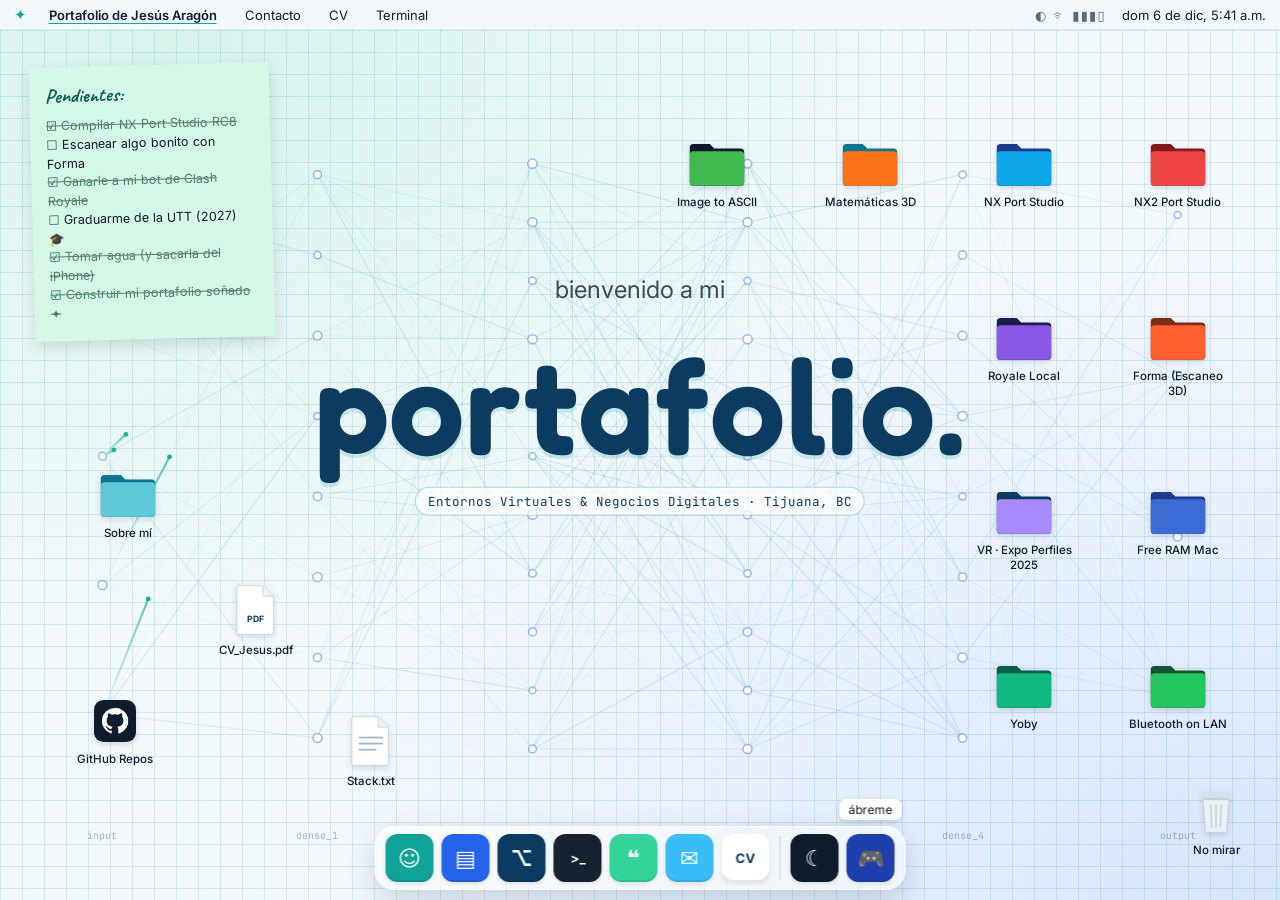
==== index.html @ acd22533 "Captura real de NX2 Port Studio" ====
<!doctype html>
<html lang="es">
<head>
  <meta charset="utf-8">
  <meta name="viewport" content="width=device-width, initial-scale=1">
  <title>Jesús Aragón — Portafolio</title>
  <meta name="description" content="Jesús Aragón: Software Engineer · Entornos Virtuales y Negocios Digitales. Swift, Unity, IA local y SaaS full-stack.">
  <meta property="og:title" content="Jesús Aragón — Portafolio">
  <meta property="og:description" content="Software Engineer · Swift, Unity/VR, IA local y SaaS full-stack. Tijuana, BC.">
  <link rel="icon" href="data:image/svg+xml,<svg xmlns='http://www.w3.org/2000/svg' viewBox='0 0 100 100'><text y='.9em' font-size='90'>✦</text></svg>">
  <link rel="preconnect" href="https://fonts.googleapis.com">
  <link rel="preconnect" href="https://fonts.gstatic.com" crossorigin>
  <link href="https://fonts.googleapis.com/css2?family=Instrument+Serif:ital@0;1&family=Inter:wght@400;500;600;700&family=JetBrains+Mono:wght@400;600&family=Caveat:wght@600&family=Fredoka:wght@500;600;700&display=swap" rel="stylesheet">
  <link rel="stylesheet" href="style.css">
</head>
<body>

  <!-- MENU BAR -->
  <header class="menubar">
    <div class="left">
      <span class="mark" aria-hidden="true">✦</span>
      <button class="mb-link strong" data-open="about">Portafolio de Jesús Aragón</button>
      <button class="mb-link" data-open="contact">Contacto</button>
      <button class="mb-link" data-open="resume">CV</button>
      <button class="mb-link" data-open="terminal">Terminal</button>
    </div>
    <div class="right">
      <span class="status" aria-hidden="true">◐ ᯤ ▮▮▮▯</span>
      <span id="clock"></span>
    </div>
  </header>

  <!-- DESKTOP -->
  <main class="desktop" id="desktop">
    <canvas id="cloud" aria-hidden="true"></canvas>

    <div class="sticky" id="sticky">
      <strong>Pendientes:</strong>
      <ul>
        <li class="done">Compilar NX Port Studio RC8</li>
        <li>Escanear algo bonito con Forma</li>
        <li class="done">Ganarle a mi bot de Clash Royale</li>
        <li>Graduarme de la UTT (2027) 🎓</li>
        <li class="done">Tomar agua (y sacarla del iPhone)</li>
        <li class="done">Construir mi portafolio soñado ✦</li>
      </ul>
    </div>

    <div class="welcome">
      <p>bienvenido a mi</p>
      <h1>portafolio.</h1>
      <div class="tag">Entornos Virtuales &amp; Negocios Digitales · Tijuana, BC</div>
    </div>

    <div id="icons"></div>
    <div id="windows"></div>
  </main>

  <!-- DOCK -->
  <nav class="dock" aria-label="Dock">
    <button class="dock-app" data-open="about"    title="Sobre mí"><span style="--c:#0fa39a">☺</span></button>
    <button class="dock-app" data-open="projects" title="Proyectos"><span style="--c:#2563eb">▤</span></button>
    <button class="dock-app" data-open="repos"    title="Repos de GitHub"><span style="--c:#0b3b60">⌥</span></button>
    <button class="dock-app" data-open="terminal" title="Terminal"><span style="--c:#16222f" class="sm">&gt;_</span></button>
    <button class="dock-app" data-open="kind"     title="Stack.txt"><span style="--c:#34d399">❝</span></button>
    <button class="dock-app" data-open="contact"  title="Contacto"><span style="--c:#38bdf8">✉</span></button>
    <button class="dock-app" data-open="resume"   title="CV"><span style="--c:#ffffff; color:#0b3b60" class="sm">CV</span></button>
    <i class="dock-sep"></i>
    <button class="dock-app" id="theme" title="Modo oscuro"><span style="--c:#0f1c2b" id="theme-ico">☾</span></button>
    <button class="dock-app open-me" data-open="secret" title="ábreme"><span style="--c:#1e40af">🎮</span></button>
  </nav>

  <script>
  /* =========================================================
     EDITA TU CONTENIDO AQUÍ
     - Cada proyecto se vuelve una carpeta en el escritorio.
     - Las imágenes van en la carpeta "images".
     - Si un proyecto no tiene capturas, usa `art` (portada generada).
     ========================================================= */
  const ME = {
    name: 'Jesús Aragón',
    user: 'RobiiAragon',
    email: 'robiiaragon@gmail.com',
    x: 'robiiaragon',
  };

  const PROJECTS = [
    {
      id: 'nx', name: 'NX Port Studio', x: 80, y: 12, color: ['#1e3a8a', '#0ea5e9'],
      title: 'NX Port Studio', type: 'macOS · Python · C · Swift/Xcode · Open source',
      intro: 'Un espacio de trabajo para macOS que convierte tus propios archivos de juegos de Nintendo Switch en apps nativas de Apple: eliges el juego, preparas recursos y generas una app para Mac o un port para iPhone/iPad firmado con Xcode.',
      hero: [{ src: 'images/nx/studio-new-port.jpg', caption: 'Nuevo port: eliges entradas y plataforma Apple', wide: true }],
      quote: 'Probé una carrera completa de Mario Kart 8 Deluxe entre un port nativo en Mac y mi Switch físico por LAN.',
      repo: 'NX-Port-Studio',
      sections: [
        { heading: 'Qué hace', list: [
          'Progreso de compilación real: base, updates y DLC con errores accionables en 5 idiomas.',
          'Exportaciones iOS firmadas con verificación de perfil en Xcode.',
          'Importación de firmware propio (Miis, fuentes, certificados) con validación de versión.',
          'Controles nativos: Joy-Con, mandos de Xbox, movimiento y vibración.',
          'Juego online, LAN y local inalámbrico (puente LDN) desde el menú del juego.',
          'Transferencia de partidas guardadas JKSV en ZIP entre Studio, Mac e iPhone.',
        ], images: [
          { src: 'images/nx/studio-firmware.jpg', caption: 'Biblioteca de recursos de sistema versionados' },
          { src: 'images/nx/studio-local-play.jpg', caption: 'Descubrimiento local de salas' },
        ] },
        { heading: 'Bajo el capó', text: [
          'Construido sobre el motor nxnative, ejecuta código ARM64 reescrito en Apple silicon. Extendí el transporte de sockets, un backend TLS de Apple con verificación de certificados, un puente LDN propio y el mapeo de controles para Mac.',
        ] },
      ],
    },
    {
      id: 'forma', name: 'Forma (Escaneo 3D)', x: 92, y: 32, color: ['#7c2d12', '#ff5e2e'],
      title: 'Forma', type: 'iOS · iPadOS · macOS · Swift · Metal · Open source',
      intro: 'Estudio de escaneo 3D local para iPhone, iPad y Mac. Junta LiDAR, fotogrametría y Gaussian Splatting en una sola app nativa, y todo corre en el dispositivo: sin nube, sin cuenta y sin suscripción.',
      hero: [{ src: 'images/forma/iphone-home.png', caption: 'Pantalla de inicio de Forma en iPhone', phone: true }],
      link: { url: 'https://github.com/RobiiAragon/Forma/releases/latest', label: 'Descargar' },
      repo: 'Forma',
      sections: [
        { heading: 'Funciones', list: [
          'Espacios: combina la malla LiDAR de ARKit con fotos calibradas para modelos de cuartos con textura.',
          'Objetos: fotogrametría en el dispositivo con Object Capture de Apple, exporta USDZ con textura.',
          'Planos: organiza paredes, puertas y ventanas con RoomPlan.',
          'Gaussian 3D: entrena escenas de Gaussian Splatting con un motor nativo en Metal, con checkpoints para pausar y reanudar.',
          'Híbrido iPhone ⇄ Mac: manda capturas por red local a Forma Desktop para el procesamiento pesado.',
          'IA local: mejora de texturas con Core ML (Real-ESRGAN).',
          'Exporta OBJ, PLY, STL o USDZ, y muestra el progreso en Live Activity / Dynamic Island.',
        ], images: [{ src: 'images/forma/simulator-home.png', caption: 'Biblioteca y modos de captura', phone: true }] },
        { heading: 'Arquitectura', text: [
          'SwiftUI + ARKit + RealityKit/SceneKit + Metal + Core ML, con view models estilo MVVM y servicios que hacen el trabajo pesado. Incluye la app de iOS, Forma Desktop para macOS y la extensión de Live Activity.',
        ] },
        { heading: 'Stack', chips: ['Swift', 'SwiftUI', 'ARKit', 'RealityKit', 'Object Capture', 'RoomPlan', 'Metal', 'Core ML', 'Gaussian Splatting'] },
      ],
    },
    {
      id: 'royale', name: 'Royale Local', x: 80, y: 32, color: ['#1e1b4b', '#8957e5'],
      title: 'Royale Local', type: 'macOS · Swift · Node.js · ONNX · Showcase',
      intro: 'Un agente de juego en tiempo real que corre 100% en tu Mac: ve la partida, entiende el tablero, elige carta y posición, y la juega. Sin modelos en la nube y sin API keys.',
      hero: [{ src: 'images/royale/app-live.jpg', caption: 'Leyendo una partida en vivo: tiempo, elixir, vida de torres, mano y tropas rivales a 58 Hz', wide: true }],
      repo: 'Royale-Local',
      sections: [
        { heading: 'Lo destacado', list: [
          'Captura nativa con ScreenCaptureKit: 57.6 fps reales, con 8.8 ms de antigüedad mediana por frame.',
          'Percepción en el dispositivo: detector ONNX, reconocimiento de cartas y OCR. Ninguna imagen sale de la Mac.',
          'Lector de estado tipado con 8.97 ms de lectura mediana; si los datos son viejos o inconsistentes, bloquea la acción en lugar de adivinar.',
          'Planeador táctico por carril con horizonte de 4 segundos, reserva de elixir y colocación según la carta.',
          'Ciclo de aprendizaje local: registra decisiones y resultados, y evalúa en episodios aparte antes de promover una política nueva.',
        ], images: [
          { src: 'images/royale/app.jpg', caption: 'Listo, esperando una partida' },
          { src: 'images/royale/android.jpg', caption: 'Fuente: emulador de Android' },
        ] },
        { heading: 'Arquitectura', text: [
          'App nativa en Swift/SwiftUI con vista previa y telemetría en vivo, un motor en Node 22 de ~80 módulos (fusión de estado, planeador, controlador, aprendizaje) y helpers nativos de captura y visión, incluido un componente en C/ensamblador ARM64. Funciona con iPhone Mirroring o con emuladores de Android.',
          '296/296 pruebas pasando; en vivo confirmó 17 de 20 jugadas sin errores de input.',
        ] },
        { heading: 'Nota', text: ['Es un showcase de portafolio: el código no es público porque automatizar un juego en línea de terceros va contra sus términos de servicio. Sin relación con Supercell.'] },
        { heading: 'Stack', chips: ['Swift', 'SwiftUI', 'ScreenCaptureKit', 'Node.js 22', 'ONNX Runtime', 'C', 'ARM64'] },
      ],
    },
    {
      id: 'mate', name: 'Matemáticas 3D', x: 68, y: 12, color: ['#0e7490', '#f97316'], glyph: '∫',
      title: 'Matemáticas para Ingeniería', type: 'Python · NumPy · Matplotlib · Plotly · UTT',
      intro: 'Visualizaciones de la materia Matemáticas para Ingeniería: un visor web interactivo de curvas paramétricas en 3D y scripts de Python para máximos, mínimos, Lagrange, derivadas parciales y transformada de Laplace.',
      hero: [{ src: 'images/mate/web-preview.jpg', caption: 'Visor 3D interactivo de curvas paramétricas', wide: true }],
      link: { url: 'https://robiiaragon.github.io/MatematicasParaIngenieria/', label: 'Abrir visor 3D' },
      repo: 'MatematicasParaIngenieria',
      sections: [
        { heading: 'Qué incluye', list: [
          'Visor web con Plotly: cicloide esférica y otras curvas, navegable con las flechas del teclado.',
          'Máximos, mínimos y multiplicadores de Lagrange con curvas de nivel.',
          'Derivadas parciales como razón de cambio y como pendiente en 3D.',
          'Ejemplos de transformada de Laplace comprobados con SymPy y SciPy.',
        ] },
        { heading: 'Stack', chips: ['Python', 'NumPy', 'Matplotlib', 'Plotly', 'SymPy'] },
      ],
    },
    {
      id: 'ascii', name: 'Image to ASCII', x: 56, y: 12, color: ['#111827', '#3fb950'], glyph: '▚',
      title: 'Image to ASCII', type: 'Python · Pillow · CLI · GPL-3.0',
      intro: 'Convierte cualquier imagen en arte ASCII: en la terminal, en un .txt o en una página .html que conserva el color de cada pixel.',
      hero: [{ src: 'images/ascii/preview-color.png', caption: 'Exportación a HTML a color', wide: true }],
      repo: 'Image-to-ASCII',
      sections: [
        { heading: 'Funciones', list: [
          'Proporción correcta para los caracteres de la terminal.',
          'Tres juegos de caracteres: classic, detailed (70 niveles) y blocks.',
          'Modo para terminal oscura o --invert para fondos blancos.',
        ] },
        { heading: 'Stack', chips: ['Python', 'Pillow', 'argparse'] },
      ],
    },
    {
      id: 'vr', name: 'VR · Expo Perfiles 2025', x: 80, y: 52, color: ['#0b3b60', '#a78bfa'], glyph: '◉',
      title: 'Experiencia VR — Universidad Xochicalco', type: 'Unity · C# · Realidad Virtual · Prácticas profesionales',
      intro: 'Aplicación interactiva de Realidad Virtual en Unity presentada en la EXPO PERFILES 2025 de Universidad Xochicalco, traduciendo requerimientos institucionales en una experiencia 3D en tiempo real.',
      art: 'rings',
      link: { url: 'https://www.facebook.com/share/p/1KMn5MTGzY/', label: 'Ver en la Expo' },
      sections: [
        { heading: 'Mi rol', text: [
          'Game & VR Developer en prácticas (2025–2026): diseño de la interacción, programación en C#, optimización para visor y montaje de la experiencia para el público de la expo.',
        ] },
        { heading: 'Stack', chips: ['Unity', 'C#', 'XR Interaction', 'Diseño 3D en tiempo real'] },
      ],
    },
    {
      id: 'yoby', name: 'Yoby', x: 80, y: 72, color: ['#065f46', '#10b981'],
      title: 'Yoby', type: 'SaaS full-stack · Lead Programmer · Freelance · 2026',
      intro: 'Bolsa de trabajo local para Baja California: conecta a personas que buscan empleo con negocios que necesitan contratar en Tijuana, Rosarito, Tecate y Ensenada. Nació como MVP para la cadena de restaurantes Baja Poke, su primer cliente.',
      hero: [{ src: 'images/yoby/home.jpg', caption: 'Inicio: un flujo para candidatos y otro para empleadores', wide: true }],
      link: { url: 'https://yoby-five.vercel.app', label: 'Ver app en vivo' },
      sections: [
        { heading: 'Para candidatos', list: [
          'Vacantes con sueldo, turno, ciudad y requisitos visibles desde el principio.',
          'Filtros por ciudad, puesto y categoría; puedes leer cada oferta completa antes de crear tu cuenta.',
          'Perfil con experiencia, habilidades y disponibilidad, y seguimiento de la conversación con el negocio.',
        ], images: [
          { src: 'images/yoby/empleos.jpg', caption: 'Búsqueda de vacantes' },
          { src: 'images/yoby/mobile.jpg', caption: 'Versión móvil', phone: true },
        ] },
        { heading: 'Para empleadores', list: [
          'Perfil del negocio con sus sucursales; las cuentas se verifican antes de habilitar la contratación.',
          'Publicación de vacantes claras y flujo postulación → chat → entrevista en un solo lugar.',
          'Generador de CV asistido por IA y segmentación automática de candidatos.',
        ], images: [
          { src: 'images/yoby/empleadores.jpg', caption: 'Página para empleadores', wide: true },
        ] },
        { heading: 'Mi rol', text: [
          'Programador líder: arquitectura, desarrollo y despliegue del producto completo. El reto también fue de negocio: entender cómo contrata una cadena real y convertirlo en algo que los gerentes de sucursal usen sin capacitación.',
        ] },
        { heading: 'Stack', chips: ['TypeScript', 'React', 'Supabase', 'Vercel', 'APIs de IA generativa'] },
      ],
    },
    {
      id: 'utils', name: 'Free RAM Mac', x: 92, y: 52, color: ['#1e3a8a', '#3d6bd6'], glyph: '◔',
      title: 'Free RAM Mac', type: 'macOS · Swift 6 · Barra de menú · Open source',
      intro: 'App diminuta para la barra de menú de macOS: muestra el uso de RAM de un vistazo y libera la memoria descartable con un clic. Nativa en Swift, sin ayudantes y sin pedir contraseña.',
      hero: [{ src: 'images/freeram/popover.png', caption: 'Panel con el detalle de memoria', phone: true }],
      link: { url: 'https://github.com/RobiiAragon/FreeRAMMac/releases/latest', label: 'Descargar' },
      repo: 'FreeRAMMac',
      sections: [
        { heading: 'Qué hace', list: [
          'Porcentaje de RAM en la barra de menú, actualizado cada dos segundos.',
          'Un clic le pide a macOS descartar la memoria purgable en segundo plano.',
          'Binario universal: Apple silicon e Intel, macOS 14+.',
        ] },
        { heading: 'Y también…', text: ['Una app para iPhone que saca el agua de las bocinas después de que se moja.'] },
        { heading: 'Stack', chips: ['Swift 6', 'SwiftUI', 'AppKit', 'macOS'] },
      ],
    },
    {
      id: 'nx2', name: 'NX2 Port Studio', x: 92, y: 12, color: ['#7f1d1d', '#ef4444'], glyph: '⬡',
      title: 'NX2 Port Studio', type: 'Apple silicon · C · Experimental · GPL-3.0',
      intro: 'Herramientas nativas experimentales para Switch 2 en Apple silicon, construidas a partir de NX Port Studio, nxnative y Eden NX2.',
      hero: [{ src: 'images/nx2/studio.png', caption: 'NX2 Port Studio: importación de dumps, recursos del sistema y funciones actuales', wide: true }],
      repo: 'NX2-Port-Studio',
      sections: [
        { heading: 'Estado (0.3.0)', list: [
          'Exportación a app de Mac para builds exactas de Donkey Kong Bananza y Splatoon Raiders.',
          'Mario Kart World sigue como objetivo planeado.',
          'Verifica título, update y build IDs de cada módulo antes de habilitar la exportación.',
        ] },
        { heading: 'Cómo está armado', text: [
          'Mantiene separados dos caminos: un motor de exportación a Mac revisado (upstream) y mi backend experimental NVN2. Exportar a iPhone/iPad todavía no está disponible.',
        ] },
        { heading: 'Stack', chips: ['C', 'Metal', 'ARM64', 'Python', 'Apple silicon'] },
      ],
    },
    {
      id: 'btlan', name: 'Bluetooth on LAN', x: 92, y: 72, color: ['#14532d', '#22c55e'], glyph: '🎮',
      title: 'Bluetooth receptor on LAN', type: 'Android · Kotlin · Windows · .NET 8',
      intro: 'Convierte cualquier teléfono o tablet Android en un control de baja latencia para tu PC con Windows por red local. Ideal para una PC sin Bluetooth.',
      hero: [{ src: 'images/btlan/diagram.png', caption: 'Del control Bluetooth a tus juegos, pasando por tu red local', wide: true }],
      repo: 'Bluetooth-receptor-onLAN',
      sections: [
        { heading: 'Cómo funciona', list: [
          'La app de Android captura un control Bluetooth emparejado y manda solo el estado de los botones por TCP.',
          'El servidor de Windows crea un control virtual de Xbox 360 (XInput) con ViGEm, así los juegos lo ven como un control normal.',
          'Descubrimiento automático o IP:puerto manual, keepalive y servicio en segundo plano.',
        ] },
        { heading: 'Stack', chips: ['Kotlin', 'Android', 'C#', '.NET 8', 'ViGEmBus', 'TCP'] },
      ],
    },
  ];

  /* Repos de respaldo (si la API de GitHub no responde) */
  const REPOS_FALLBACK = [
    { name: 'Forma', language: 'Swift', description: 'Estudio de escaneo 3D local para iPhone, iPad y Mac: LiDAR, fotogrametría y Gaussian Splatting.' },
    { name: 'NX-Port-Studio', language: 'Python', description: 'Ports nativos de Apple desde tu biblioteca de Switch, con firma Xcode, Joy-Con y LAN/LDN.', stargazers_count: 5 },
    { name: 'NX2-Port-Studio', language: 'C', description: 'Herramientas nativas experimentales de Switch 2 para Apple silicon.' },
    { name: 'FreeRAMMac', language: 'Swift', description: 'App de barra de menú: uso de RAM de un vistazo y purga con un clic.' },
    { name: 'Bluetooth-receptor-onLAN', language: 'Kotlin', description: 'Tu Android como control de Xbox virtual para Windows por LAN.' },
    { name: 'Royale-Local', language: null, description: 'Showcase: agente de juego en tiempo real 100% local para macOS (Swift + Node, ONNX).' },
    { name: 'Image-to-ASCII', language: 'Python', description: 'Convierte imágenes a arte ASCII: terminal, .txt o .html a color.' },
  ];

  const ICONS = [
    { id: 'about',    name: 'Sobre mí',        kind: 'folder', x: 10, y: 50 },
    { id: 'resume',   name: 'CV_Jesus.pdf',    kind: 'doc',    x: 20, y: 63 },
    { id: 'repos',    name: 'GitHub Repos',    kind: 'gh',     x: 9,  y: 76 },
    { id: 'kind',     name: 'Stack.txt',       kind: 'txt',    x: 29, y: 78 },
    ...PROJECTS.map(p => ({ id: p.id, name: p.name, kind: 'folder', x: p.x, y: p.y, color: p.color })),
    { id: 'secret',   name: 'No mirar',        kind: 'trash',  x: 95, y: 86 },
  ];

  /* ---------- Helpers ---------- */
  const esc = s => String(s ?? '').replace(/[&<>"]/g, c => ({'&':'&amp;','<':'&lt;','>':'&gt;','"':'&quot;'}[c]));
  const LANG = { Python:'#3572A5', Java:'#b07219', PHP:'#4F5D95', 'C#':'#178600', Swift:'#F05138', TypeScript:'#3178c6', JavaScript:'#f1e05a', 'C++':'#f34b7d', C:'#555555', HTML:'#e34c26', CSS:'#563d7c', ShaderLab:'#222c37' };

  function fig(im) {
    return `<figure class="${im.wide ? 'wide' : ''}${im.phone ? ' phone' : ''}"><img src="${esc(im.src)}" alt="${esc(im.caption)}" loading="lazy"><figcaption>${esc(im.caption)}</figcaption></figure>`;
  }
  function artCover(p) {
    return `<div class="art" style="--a:${p.color[0]};--b:${p.color[1]}"><canvas data-art="${p.art}"></canvas>
      <span class="glyph">${p.glyph || '✦'}</span><span class="art-title">${esc(p.title)}</span><span class="art-tag">${esc(p.type.split('·')[0].trim())}</span></div>`;
  }

  function storyBody(p) {
    const hero = p.hero ? `<div class="pair n${p.hero.length}">${p.hero.map(fig).join('')}</div>` : artCover(p);
    const btns = [
      p.link ? `<a class="btn" href="${esc(p.link.url)}" target="_blank" rel="noopener">${esc(p.link.label)} ↗</a>` : '',
      p.repo ? `<a class="btn${p.link ? ' ghost' : ''}" href="https://github.com/${ME.user}/${p.repo}" target="_blank" rel="noopener">Ver en GitHub ↗</a>` : '',
    ].join('');
    const links = btns ? `<div class="links">${btns}</div>` : '';
    return `
      <article class="story">
        <header class="story-head">
          <p class="eyebrow">${esc(p.type)}</p>
          <h2>${esc(p.title)}</h2>
          <p class="intro">${esc(p.intro)}</p>
          ${links}
        </header>
        <div class="story-hero">${hero}${p.quote ? `<blockquote>${esc(p.quote)}</blockquote>` : ''}</div>
        ${p.sections.map(s => `
          <section class="story-section">
            <div class="row">
              <h3>${esc(s.heading)}</h3>
              <div>
                ${(s.text || []).map(t => `<p>${esc(t)}</p>`).join('')}
                ${s.list ? `<ul>${s.list.map(t => `<li>${esc(t)}</li>`).join('')}</ul>` : ''}
                ${s.chips ? `<div class="chips">${s.chips.map(c => `<span class="chip">${esc(c)}</span>`).join('')}</div>` : ''}
              </div>
            </div>
            ${s.images ? `<div class="figs n${s.images.length}">${s.images.map(fig).join('')}</div>` : ''}
          </section>`).join('')}
      </article>`;
  }

  /* ---------- Repos (en vivo desde GitHub) ---------- */
  function repoCard(r) {
    const c = LANG[r.language] || '#8aa';
    return `<a class="repo" href="https://github.com/${ME.user}/${esc(r.name)}" target="_blank" rel="noopener">
      <b>${esc(r.name)}</b><p>${esc(r.description || 'Sin descripción')}</p>
      <div class="meta">${r.language ? `<span><i class="dot" style="background:${c}"></i>${esc(r.language)}</span>` : ''}
      ${r.stargazers_count ? `<span>★ ${r.stargazers_count}</span>` : ''}</div></a>`;
  }
  let reposCache = null;
  async function loadRepos(el) {
    try {
      if (!reposCache) {
        const res = await fetch(`https://api.github.com/users/${ME.user}/repos?per_page=100&sort=pushed`);
        if (!res.ok) throw 0;
        reposCache = (await res.json()).filter(r => !r.fork);
        reposCache.sort((a, b) => b.stargazers_count - a.stargazers_count || new Date(b.pushed_at) - new Date(a.pushed_at));
      }
      el.querySelector('.repo-grid').innerHTML = reposCache.map(repoCard).join('');
      el.querySelector('.count').textContent = `${reposCache.length} repos públicos · en vivo desde GitHub`;
    } catch {
      el.querySelector('.count').textContent = 'Selección destacada';
    }
  }

  /* ---------- Terminal ---------- */
  const PROMPT = `<span class="p">jesus@MacBook-Pro</span> <span class="c">~</span> %`;
  const APPLE = [
    ["                    'c.", '#3fb950'], ["                 ,xNMM.", '#3fb950'], ["               .OMMMMo", '#3fb950'], ["               OMMM0,", '#3fb950'],
    ["     .;loddo:' loolloddol;.", '#e3b341'], ["   cKMMMMMMMMMMNWMMMMMMMMMM0:", '#e3b341'],
    [" .KMMMMMMMMMMMMMMMMMMMMMMMWd.", '#f0883e'], [" XMMMMMMMMMMMMMMMMMMMMMMMX.", '#f0883e'], [";MMMMMMMMMMMMMMMMMMMMMMMM:", '#f0883e'],
    [":MMMMMMMMMMMMMMMMMMMMMMMM:", '#f85149'], [".MMMMMMMMMMMMMMMMMMMMMMMMX.", '#f85149'],
    [" kMMMMMMMMMMMMMMMMMMMMMMMMWd.", '#d2a8ff'], [" .XMMMMMMMMMMMMMMMMMMMMMMMMMMk", '#d2a8ff'], ["  .XMMMMMMMMMMMMMMMMMMMMMMMMK.", '#d2a8ff'],
    ["    kMMMMMMMMMMMMMMMMMMMMMMd", '#58a6ff'], ["     ;KMMMMMMMWXXWMMMMMMMk.", '#58a6ff'], ["       .cooc,.    .,coo:.", '#58a6ff'],
  ];
  const FF_INFO = [
    ['', '<span class="p">jesus</span>@<span class="p">MacBook-Pro</span>'], ['', '<span class="muted">-----------------</span>'],
    ['OS', 'macOS · Apple silicon'], ['Host', 'Jesús Aragón · Software Engineer'],
    ['Uni', 'UTT · Ing. Entornos Virtuales y Negocios Digitales'], ['Uptime', '2023 → grad. 2027'],
    ['Shell', 'zsh · Xcode · Unity · VS Code'], ['Langs', 'TypeScript · Python · Swift · C# · C++'],
    ['Stack', 'React · .NET · iOS SDK · Metal · Supabase'], ['AI/ML', 'Ollama · ComfyUI · Core ML · CUDA'],
    ['XR', 'Unity VR · LiDAR · Gaussian Splatting'], ['Locale', 'Tijuana, BC 🇲🇽 · ES / EN (B1)'],
  ];
  const fastfetch = () => {
    const logo = APPLE.map(([l, c]) => `<span style="color:${c};font-weight:700">${esc(l)}</span>`).join('\n');
    const info = FF_INFO.map(([k, v]) => k ? `<span class="k">${k}</span>: ${v}` : v).join('\n')
      + '\n\n' + ['#484f58', '#f85149', '#3fb950', '#e3b341', '#58a6ff', '#d2a8ff', '#39c5cf', '#e6edf3'].map(c => `<i class="ff-c" style="background:${c}"></i>`).join('');
    return `<div class="ff"><pre class="ff-logo">${logo}</pre><pre class="ff-info">${info}</pre></div>`;
  };
  const findProject = a => {
    if (!a) return null;
    a = a.replace(/\/$/, '');
    return PROJECTS.find(p => p.id === a || p.name.toLowerCase() === a || p.title.toLowerCase() === a
      || p.name.toLowerCase().replace(/[^a-z0-9]/g, '').startsWith(a.replace(/[^a-z0-9]/g, '')));
  };
  const projLink = p => `<button class="c lnk" data-open="${p.id}">${p.id}/</button>`;
  const termHistory = [];

  const CMDS = {
    help: () => [
      ['whoami', 'quién soy'], ['fastfetch', 'info del sistema'], ['ls', 'lista de proyectos (clic para abrir)'],
      ['open &lt;proyecto&gt;', 'abre la ventana del proyecto'], ['cat &lt;proyecto&gt;', 'resumen en texto'],
      ['skills', 'mi stack'], ['contact', 'cómo contactarme'], ['repos · cv', 'abre esas ventanas'],
      ['theme dark|light', 'cambia el modo'], ['history · date · pwd · echo', 'lo clásico'], ['clear · exit', 'limpiar · cerrar'],
    ].map(([c, d]) => `<span class="c">${c.padEnd(28, ' ')}</span><span class="muted">${d}</span>`).join('\n')
      + '\n<span class="muted">tips: ↑/↓ historial · Tab autocompleta · Ctrl+L limpia</span>',
    whoami: () => 'Jesús Aragón — Software Engineer | Full-Stack SaaS, AI/ML, Swift &amp; Unity',
    fastfetch,
    ls: () => PROJECTS.map(projLink).join('  '),
    cat: a => {
      if (!a) return 'uso: cat &lt;proyecto&gt;  (prueba <span class="c">ls</span>)';
      const p = findProject(a);
      if (!p) return `cat: ${esc(a)}: no existe ese proyecto`;
      return `<span class="k">${esc(p.title)}</span>  <span class="muted">${esc(p.type)}</span>\n${esc(p.intro)}\n<span class="muted">→</span> ${projLink(p)} <span class="muted">para ver más</span>`;
    },
    open: a => {
      if (!a) return 'uso: open &lt;proyecto&gt;  (prueba <span class="c">ls</span>)';
      const p = findProject(a) || (WINDOWS[a] && { id: a });
      if (!p) return `open: no existe el proyecto '${esc(a)}'. Usa <span class="c">ls</span> para verlos.`;
      openWin(p.id); return `abriendo ${esc(p.id)}…`;
    },
    skills: () => '<span class="k">lenguajes </span> TypeScript · Python · Swift · C# · C++ · PHP · Java · Kotlin · SQL\n<span class="k">frameworks</span> React · .NET · iOS SDK · SwiftUI · Unity · Laravel · Supabase\n<span class="k">apple     </span> ARKit · RealityKit · Metal · Core ML · Xcode\n<span class="k">ia        </span> Ollama · BionicGPT · ComfyUI · CUDA\n<span class="k">sistemas  </span> Git · Linux · CMake · Arduino · CCNA',
    contact: () => `<span class="k">email </span> <a href="mailto:${ME.email}">${ME.email}</a>\n<span class="k">github</span> <a href="https://github.com/${ME.user}" target="_blank" rel="noopener">github.com/${ME.user}</a>\n<span class="k">x     </span> <a href="https://x.com/${ME.x}" target="_blank" rel="noopener">@${ME.x}</a>`,
    repos: () => { openWin('repos'); return 'abriendo github.com/' + ME.user + '…'; },
    cv: () => { openWin('resume'); return 'abriendo CV_Jesus.pdf…'; },
    theme: a => {
      const want = a === 'dark' ? true : a === 'light' ? false : !document.body.classList.contains('dark');
      if (document.body.classList.contains('dark') !== want) document.getElementById('theme').click();
      return `modo ${want ? 'oscuro 🌙' : 'claro ☀️'}`;
    },
    history: () => termHistory.map((h, i) => `<span class="muted">${String(i + 1).padStart(3, ' ')}</span>  ${esc(h)}`).join('\n') || '(vacío)',
    date: () => new Date().toLocaleString('es-MX', { dateStyle: 'full', timeStyle: 'short' }),
    pwd: () => '/Users/jesus/portfolio',
    cd: a => a && a !== '~' && a !== '.' ? `cd: aquí no hay carpetas reales 😅 prueba <span class="c">open ${esc(a)}</span>` : '',
    echo: (a, rest) => esc(rest),
    sudo: () => 'buen intento 😏 este Mac es mío',
    exit: (a, r, ctx) => { setTimeout(() => ctx.win.querySelector('.close').click(), 250); return 'logout\n[Proceso completado]'; },
    rm: (a, rest, ctx) => {
      if (!/-rf?\s+\/?$|-rf \//.test(rest)) return 'rm: mejor no borremos nada 🙃';
      const files = ['/System/Library', '/Applications/Xcode.app', '/Users/jesus/Forma', '/Users/jesus/NX-Port-Studio', '/usr/bin', '/portfolio/index.html'];
      files.forEach((f, i) => setTimeout(() => ctx.print(`<span style="color:#f85149">removing</span> ${f}…`), 220 * (i + 1)));
      setTimeout(() => ctx.print('<span class="p">jk 😅 no se borró nada. Respira.</span>'), 220 * (files.length + 2));
      return '';
    },
    matrix: (a, r, ctx) => { matrixRain(ctx.win); return '<span class="p">wake up, Neo…</span>'; },
  };
  const ALIAS = { neofetch: 'fastfetch', ayuda: 'help', contacto: 'contact', proyectos: 'ls', dir: 'ls', cls: 'clear', quit: 'exit', 'man': 'help' };
  const ALL = [...Object.keys(CMDS), 'clear'];
  function lev(a, b) {
    const d = Array.from({ length: a.length + 1 }, (_, i) => [i]);
    for (let j = 1; j <= b.length; j++) d[0][j] = j;
    for (let i = 1; i <= a.length; i++) for (let j = 1; j <= b.length; j++)
      d[i][j] = Math.min(d[i - 1][j] + 1, d[i][j - 1] + 1, d[i - 1][j - 1] + (a[i - 1] === b[j - 1] ? 0 : 1));
    return d[a.length][b.length];
  }
  function matrixRain(win) {
    const body = win.querySelector('.wbody'), cv = document.createElement('canvas');
    cv.className = 'matrix'; body.appendChild(cv);
    const g = cv.getContext('2d'), W = cv.width = body.clientWidth, H = cv.height = body.clientHeight;
    cv.style.top = body.scrollTop + 'px';
    const cols = Array(Math.floor(W / 14)).fill(0), chars = 'アイウエオカキクケコ01ABCDEF<>/{}λΣ';
    const id = setInterval(() => {
      g.fillStyle = 'rgba(13,22,32,.18)'; g.fillRect(0, 0, W, H);
      g.fillStyle = '#34d399'; g.font = '14px JetBrains Mono, monospace';
      cols.forEach((y, i) => { g.fillText(chars[Math.random() * chars.length | 0], i * 14, y); cols[i] = y > H + Math.random() * 1e4 ? 0 : y + 14; });
    }, 45);
    setTimeout(() => { clearInterval(id); cv.remove(); }, 4500);
  }

  function termBody() {
    return `<div class="term"><div class="term-out"></div>
      <label class="term-in">${PROMPT}<input aria-label="Comando" autocomplete="off" autocapitalize="off" spellcheck="false"></label></div>`;
  }
  function termBoot(win) {
    const out = win.querySelector('.term-out'), inp = win.querySelector('input');
    const line = document.createElement('div'); line.innerHTML = PROMPT + ' <span class="cmd"></span>';
    out.appendChild(line);
    const span = line.querySelector('.cmd'), word = 'fastfetch';
    let i = 0;
    const type = () => {
      if (i <= word.length) { span.textContent = word.slice(0, i++); setTimeout(type, 55); return; }
      out.insertAdjacentHTML('beforeend', `<div class="res">${fastfetch()}</div><div class="muted">escribe <span class="c">help</span> para ver comandos</div>`);
      inp.focus();
    };
    matchMedia('(prefers-reduced-motion: reduce)').matches ? (i = word.length + 1, type()) : setTimeout(type, 250);
    win.querySelector('.wbody').addEventListener('click', e => { if (!e.target.closest('a, button, input') && !getSelection().toString()) inp.focus(); });
  }
  function runCmd(inp) {
    const win = inp.closest('.window'), out = win.querySelector('.term-out'), body = win.querySelector('.wbody');
    const raw = inp.value.trim(); inp.value = '';
    const print = html => { out.insertAdjacentHTML('beforeend', `<div class="res">${html}</div>`); body.scrollTop = body.scrollHeight; };
    out.insertAdjacentHTML('beforeend', `<div>${PROMPT} ${esc(raw)}</div>`);
    if (!raw) { body.scrollTop = body.scrollHeight; return; }
    if (termHistory[termHistory.length - 1] !== raw) termHistory.push(raw);
    hIdx = termHistory.length;
    let [cmd, ...args] = raw.split(/\s+/);
    cmd = ALIAS[cmd.toLowerCase()] || cmd.toLowerCase();
    const arg = (args[0] || '').toLowerCase(), rest = raw.slice(raw.indexOf(' ') + 1 || raw.length);
    if (cmd === 'clear') { out.innerHTML = ''; return; }
    let res;
    if (CMDS[cmd]) res = CMDS[cmd](arg, cmd === 'echo' ? rest : args.join(' ').toLowerCase(), { win, print });
    else {
      const best = ALL.map(c => [c, lev(cmd, c)]).sort((a, b) => a[1] - b[1])[0];
      res = `zsh: command not found: ${esc(cmd)}` + (best[1] <= 2 ? `\n¿quisiste decir <button class="c lnk" data-run="${best[0]}">${best[0]}</button>?` : '');
    }
    if (res) print(res);
    body.scrollTop = body.scrollHeight;
  }
  let hIdx = 0;
  document.addEventListener('keydown', e => {
    const inp = e.target.closest?.('.term-in input');
    if (!inp) return;
    if (e.key === 'Enter') { e.preventDefault(); runCmd(inp); }
    else if (e.key === 'ArrowUp' || e.key === 'ArrowDown') {
      if (!termHistory.length) return;
      e.preventDefault();
      hIdx = Math.max(0, Math.min(termHistory.length, hIdx + (e.key === 'ArrowUp' ? -1 : 1)));
      inp.value = termHistory[hIdx] || '';
      requestAnimationFrame(() => inp.setSelectionRange(inp.value.length, inp.value.length));
    } else if (e.key === 'Tab') {
      e.preventDefault();
      const v = inp.value.toLowerCase(), parts = v.split(/\s+/);
      const pool = parts.length > 1 ? (['open', 'cat'].includes(parts[0]) ? PROJECTS.map(p => p.id) : parts[0] === 'theme' ? ['dark', 'light'] : []) : ALL;
      const word = parts[parts.length - 1], hits = pool.filter(c => c.startsWith(word));
      const out = inp.closest('.window').querySelector('.term-out');
      if (hits.length === 1) { parts[parts.length - 1] = hits[0]; inp.value = parts.join(' ') + ' '; }
      else if (hits.length > 1) {
        let pre = hits[0]; hits.forEach(h => { while (!h.startsWith(pre)) pre = pre.slice(0, -1); });
        parts[parts.length - 1] = pre; inp.value = parts.join(' ');
        out.insertAdjacentHTML('beforeend', `<div class="res muted">${hits.join('   ')}</div>`);
        inp.closest('.wbody').scrollTop = 1e6;
      }
    } else if (e.key.toLowerCase() === 'l' && e.ctrlKey) {
      e.preventDefault(); inp.closest('.window').querySelector('.term-out').innerHTML = '';
    }
  });
  document.addEventListener('click', e => {
    const r = e.target.closest('[data-run]');
    if (!r) return;
    const inp = r.closest('.window').querySelector('.term-in input');
    inp.value = r.dataset.run; runCmd(inp); inp.focus();
  });

  /* ---------- Ventanas ---------- */
  const WINDOWS = {
    about: { title: 'Sobre mí', w: 760, big: true, body: `
      <div class="about">
        <div class="about-banner"><canvas data-art="mesh"></canvas>
          <img class="avatar" src="https://github.com/RobiiAragon.png?size=200" alt="Foto de Jesús Aragón">
          <div class="who"><b>Hola, soy Jesús ✦</b><span>Software Engineer · Tijuana, BC</span></div>
        </div>
        <div class="about-text">
          <p class="eyebrow">Ing. en Entornos Virtuales y Negocios Digitales · UTT · 2023 – 2027</p>
          <p>Construyo productos SaaS full-stack, flujos de Machine Learning con LLMs locales, apps nativas de iOS en Swift y experiencias en tiempo real con Unity. Me gusta tomar un problema de negocio y convertirlo en software que de verdad se usa.</p>
          <div class="about-grid">
            <div class="about-card"><h3>🥽 Entornos virtuales</h3><p>Unity, C# y VR. Fotogrametría para traer objetos reales al mundo 3D.</p></div>
            <div class="about-card"><h3>📈 Negocios digitales</h3><p>SaaS, automatización y traducción de lo técnico a lo que el negocio necesita.</p></div>
            <div class="about-card"><h3>🍎 Apple dev</h3><p>Swift, SwiftUI y Xcode: desde utilidades pequeñas hasta ports nativos.</p></div>
            <div class="about-card"><h3>🧠 IA local</h3><p>Ollama, ComfyUI y CUDA para correr modelos sin depender de la nube.</p></div>
          </div>
        </div>
      </div>` },
    projects: { title: 'Proyectos', w: 560, body: () => `
      <div class="finder">${PROJECTS.map(p => `
        <button class="finder-item" data-open="${p.id}">${folderSVG(p.color)}<span>${esc(p.name)}</span></button>`).join('')}
      </div>` },
    repos: { title: `github.com/${ME.user}`, w: 820, body: `
      <div class="repos">
        <div class="repos-head"><h2>Mis repos</h2><span class="count muted">cargando…</span></div>
        <div class="repo-grid">${REPOS_FALLBACK.map(repoCard).join('')}</div>
        <a class="btn" href="https://github.com/${ME.user}" target="_blank" rel="noopener">Ver perfil completo ↗</a>
      </div>`, after: loadRepos },
    terminal: { title: 'jesus — -zsh — 80×24', w: 760, cls: 'term', body: termBody, after: termBoot },
    kind: { title: 'Stack.txt', w: 560, body: `
      <div class="txt">
        <p><b>// lenguajes</b><br>TypeScript, Python, Swift, C#, C++, PHP, JavaScript, Java, SQL, HTML5, CSS3</p>
        <p><b>// web, móvil y motores</b><br>React, .NET, iOS SDK / Swift, Unity, Laravel, Supabase, REST APIs</p>
        <p><b>// ia y cómputo</b><br>Machine Learning, LLMs locales (Ollama, BionicGPT), ComfyUI, APIs de IA generativa, NVIDIA CUDA / Tensor</p>
        <p><b>// sistemas y redes</b><br>Git, GitHub, Linux (Ubuntu, Termux), Windows, CMake, Arduino (C++), CCNA</p>
        <p><b>// certificaciones</b><br>CCNA Essentials (2024) · NDG Linux Essentials (2022) · C++ Essentials (2021)</p>
      </div>` },
    contact: { title: 'Nuevo mensaje', w: 500, body: `
      <div class="contact">
        <p><b>Para:</b> Jesús Aragón</p>
        <p><b>Asunto:</b> Construyamos algo juntos</p>
        <hr>
        <p>Abierto a proyectos SaaS, apps iOS, experiencias VR/Unity y colaboraciones con IA.</p>
        <dl class="contact-list">
          <div><dt>Email</dt><dd><a href="mailto:${ME.email}">${ME.email}</a></dd></div>
          <div><dt>GitHub</dt><dd><a href="https://github.com/${ME.user}" target="_blank" rel="noopener">@${ME.user}</a></dd></div>
          <div><dt>X</dt><dd><a href="https://x.com/${ME.x}" target="_blank" rel="noopener">@${ME.x}</a></dd></div>
          <div><dt>Ubicación</dt><dd>Tijuana, Baja California, México</dd></div>
        </dl>
        <a class="btn" href="mailto:${ME.email}">Escríbeme</a>
      </div>` },
    resume: { title: 'CV_Jesus.pdf', w: 760, big: true, body: `
      <div class="cv">
        <p class="eyebrow">Software Engineer | Full-Stack SaaS, AI/ML, Swift &amp; Unity</p>
        <h2>Jesús Aragón</h2>
        <dl>
          <div class="cv-row"><dt>Experiencia</dt><dd><b>Lead Programmer — Yoby / BajaPoke</b> · Freelance SaaS · 2026 – hoy<br><span class="muted">MVP full-stack con IA generativa para vacantes y evaluación de candidatos.</span><br><br>
            <b>Game &amp; VR Developer — Universidad Xochicalco</b> · Prácticas · 2025 – 2026<br><span class="muted">App VR en Unity para la EXPO PERFILES 2025.</span></dd></div>
          <div class="cv-row"><dt>Educación</dt><dd><b>Universidad Tecnológica de Tijuana</b> · Ingeniería &amp; TSU en TI: Entornos Virtuales y Negocios Digitales · 2023 – 2027<br>
            <b>CECYTE BC</b> · Técnico en Electrónica · 2017 – 2020</dd></div>
          <div class="cv-row"><dt>Certificaciones</dt><dd>CCNA Essentials · NDG Linux Essentials · C++ Essentials</dd></div>
          <div class="cv-row"><dt>Idiomas</dt><dd>Español (nativo) · English (B1)</dd></div>
          <div class="cv-row"><dt>Fortalezas</dt><dd>Traducir lo técnico al negocio · Adaptabilidad · Manejo de crisis · Resiliencia</dd></div>
        </dl>
        <div class="links"><a class="btn" href="resume.pdf" target="_blank" rel="noopener">Abrir PDF</a><a class="btn ghost" href="resume.pdf" download="CV Jesus Aragon.pdf">Descargar</a></div>
      </div>` },
    secret: { title: 'No mirar', w: 380, body: `
      <div class="secret">
        <p class="big">👀</p>
        <p>Miraste. Aquí viven mis builds fallidos, 300 errores de Xcode y el bot que perdía contra la IA del tutorial.</p>
        <p class="muted">Todo buen proyecto empieza aquí ✦</p>
      </div>` },
  };
  PROJECTS.forEach(p => WINDOWS[p.id] = { title: p.name, w: 940, big: true, body: () => storyBody(p) });

  /* ---------- Iconos ---------- */
  function folderSVG(c = ['#0e7490', '#5ec8d8']) {
    return `<svg viewBox="0 0 64 52" class="ico"><path d="M2 8a4 4 0 0 1 4-4h18l5 5h29a4 4 0 0 1 4 4v33a4 4 0 0 1-4 4H6a4 4 0 0 1-4-4z" fill="${c[0]}"/><path d="M2 16a4 4 0 0 1 4-4h52a4 4 0 0 1 4 4v30a4 4 0 0 1-4 4H6a4 4 0 0 1-4-4z" fill="${c[1]}"/></svg>`;
  }
  const ART = {
    folder: c => folderSVG(c),
    doc: () => `<svg viewBox="0 0 48 60" class="ico doc"><path d="M4 2h28l12 12v42a2 2 0 0 1-2 2H4a2 2 0 0 1-2-2V4a2 2 0 0 1 2-2z" fill="#fff" stroke="#c9d6de"/><path d="M32 2v12h12" fill="#eef4f7" stroke="#c9d6de"/><text x="23" y="44" text-anchor="middle" font-size="10" font-weight="700" fill="#0b3b60" font-family="Inter">PDF</text></svg>`,
    txt: () => `<svg viewBox="0 0 48 60" class="ico doc"><path d="M4 2h28l12 12v42a2 2 0 0 1-2 2H4a2 2 0 0 1-2-2V4a2 2 0 0 1 2-2z" fill="#fff" stroke="#c9d6de"/><path d="M32 2v12h12" fill="#eef4f7" stroke="#c9d6de"/><g stroke="#9fb6c4" stroke-width="2"><line x1="10" y1="26" x2="38" y2="26"/><line x1="10" y1="33" x2="38" y2="33"/><line x1="10" y1="40" x2="30" y2="40"/></g></svg>`,
    gh: () => `<svg viewBox="0 0 48 48" class="ico doc" style="height:48px"><rect width="48" height="48" rx="11" fill="#0f1c2b"/><path fill="#fff" d="M24 9a15 15 0 0 0-4.74 29.23c.75.14 1.02-.32 1.02-.72v-2.53c-4.17.9-5.05-2.01-5.05-2.01-.68-1.73-1.67-2.19-1.67-2.19-1.36-.93.1-.91.1-.91 1.5.1 2.3 1.55 2.3 1.55 1.34 2.29 3.51 1.63 4.37 1.25.13-.97.52-1.63.95-2-3.33-.38-6.83-1.67-6.83-7.41 0-1.64.58-2.98 1.55-4.03-.16-.38-.67-1.9.15-3.97 0 0 1.26-.4 4.12 1.54a14.3 14.3 0 0 1 7.5 0c2.86-1.94 4.12-1.54 4.12-1.54.82 2.07.3 3.59.15 3.97.96 1.05 1.54 2.39 1.54 4.03 0 5.76-3.5 7.02-6.84 7.4.54.46 1.02 1.38 1.02 2.78v4.12c0 .4.27.87 1.03.72A15 15 0 0 0 24 9z"/></svg>`,
    trash: () => `<svg viewBox="0 0 48 60" class="ico doc"><rect x="6" y="10" width="36" height="6" rx="2" fill="#d4e0e6"/><path d="M9 18h30l-3 38H12z" fill="#e8f0f3" stroke="#bfcfd7"/><g stroke="#bfcfd7" stroke-width="1.5"><line x1="18" y1="24" x2="19" y2="50"/><line x1="24" y1="24" x2="24" y2="50"/><line x1="30" y1="24" x2="29" y2="50"/></g></svg>`,
  };

  const desktop = document.getElementById('desktop');
  const iconLayer = document.getElementById('icons');
  const winLayer = document.getElementById('windows');
  const isMobile = () => matchMedia('(max-width: 700px)').matches;

  ICONS.forEach(ic => {
    const el = document.createElement('button');
    el.className = 'icon';
    el.style.left = ic.x + '%';
    el.style.top = ic.y + '%';
    el.innerHTML = ART[ic.kind](ic.color) + `<span class="label">${esc(ic.name)}</span>`;
    iconLayer.appendChild(el);
    makeDraggable(el, el, { onClick: () => openWin(ic.id) });
  });

  let z = 10, offset = 0;
  const open = {};
  function openWin(id) {
    const def = WINDOWS[id];
    if (!def) return;
    if (open[id]) { focus(open[id]); return; }
    const w = document.createElement('section');
    w.className = 'window' + (def.cls ? ' ' + def.cls : '');
    w.setAttribute('role', 'dialog');
    w.setAttribute('aria-label', def.title);
    const width = Math.min(def.w, desktop.clientWidth - 24);
    w.style.width = width + 'px';
    w.style.left = Math.max(12, (desktop.clientWidth - width) / 2 + offset) + 'px';
    w.style.top = Math.max(12, (def.big ? 16 : 60) + offset) + 'px';
    if (def.big) w.classList.add('big');
    offset = (offset + 28) % 140;
    w.innerHTML = `
      <div class="titlebar">
        <span class="lights"><button class="close" aria-label="Cerrar"></button><i></i><button class="zoom" aria-label="Pantalla completa"></button></span>
        <span class="wtitle">${esc(def.title)}</span>
      </div>
      <div class="wbody">${typeof def.body === 'function' ? def.body() : def.body}</div>`;
    winLayer.appendChild(w);
    open[id] = w;
    focus(w);
    w.querySelectorAll('canvas[data-art]').forEach(drawArt);
    if (def.after) def.after(w);
    w.addEventListener('pointerdown', () => focus(w));
    w.querySelector('.close').addEventListener('click', e => { e.stopPropagation(); w.remove(); delete open[id]; });
    w.querySelector('.zoom').addEventListener('click', e => { e.stopPropagation(); w.classList.toggle('max'); });
    w.querySelector('.titlebar').addEventListener('dblclick', () => w.classList.toggle('max'));
    if (!isMobile()) makeDraggable(w, w.querySelector('.titlebar'), {});
  }
  function focus(w) { w.style.zIndex = ++z; }

  document.addEventListener('click', e => {
    const t = e.target.closest('[data-open]');
    if (t) openWin(t.dataset.open);
  });
  document.addEventListener('keydown', e => {
    if (e.key === 'Escape' && !lb.classList.contains('on')) {
      const top = [...winLayer.children].sort((a, b) => b.style.zIndex - a.style.zIndex)[0];
      if (top) top.querySelector('.close').click();
    }
  });

  /* ---------- Lightbox ---------- */
  const lb = document.createElement('div');
  lb.className = 'lightbox';
  lb.innerHTML = `<button class="lb-close" aria-label="Cerrar">×</button><button class="lb-prev" aria-label="Anterior">‹</button><img alt=""><button class="lb-next" aria-label="Siguiente">›</button>`;
  document.body.appendChild(lb);
  let lbList = [], lbI = 0;
  const lbShow = () => { lb.querySelector('img').src = lbList[lbI]; };
  const lbStep = d => { lbI = (lbI + d + lbList.length) % lbList.length; lbShow(); };
  lb.querySelector('.lb-close').onclick = () => lb.classList.remove('on');
  lb.querySelector('.lb-prev').onclick = () => lbStep(-1);
  lb.querySelector('.lb-next').onclick = () => lbStep(1);
  lb.addEventListener('click', e => { if (e.target === lb) lb.classList.remove('on'); });
  document.addEventListener('click', e => {
    const fi = e.target.closest('.story figure img');
    if (!fi) return;
    const all = [...fi.closest('.story').querySelectorAll('figure img')];
    lbList = all.map(i => i.src); lbI = all.indexOf(fi); lbShow(); lb.classList.add('on');
  });
  document.addEventListener('keydown', e => {
    if (!lb.classList.contains('on')) return;
    if (e.key === 'ArrowLeft') lbStep(-1);
    if (e.key === 'ArrowRight') lbStep(1);
    if (e.key === 'Escape') lb.classList.remove('on');
  });

  /* ---------- Arrastrar (mouse + touch) ---------- */
  function makeDraggable(el, handle, { onClick }) {
    let sx, sy, ox, oy, moved = false, dragging = false;
    handle.addEventListener('pointerdown', e => {
      if (e.target.closest('.close, .zoom') || el.classList.contains('max') || isMobile()) return;
      dragging = true; moved = false;
      sx = e.clientX; sy = e.clientY; ox = el.offsetLeft; oy = el.offsetTop;
      handle.setPointerCapture(e.pointerId);
      el.classList.add('dragging');
    });
    handle.addEventListener('pointermove', e => {
      if (!dragging) return;
      const dx = e.clientX - sx, dy = e.clientY - sy;
      if (Math.abs(dx) + Math.abs(dy) > 4) moved = true;
      el.style.left = Math.min(desktop.clientWidth - 40, Math.max(-el.offsetWidth + 80, ox + dx)) + 'px';
      el.style.top = Math.min(desktop.clientHeight - 40, Math.max(0, oy + dy)) + 'px';
    });
    const end = () => { if (!dragging) return; dragging = false; el.classList.remove('dragging'); };
    handle.addEventListener('pointerup', end);
    handle.addEventListener('pointercancel', end);
    if (onClick) handle.addEventListener('click', () => { if (!moved) onClick(); moved = false; });
  }

  /* ---------- Portadas generadas ---------- */
  function drawArt(cv) {
    const r = cv.getBoundingClientRect(), dpr = devicePixelRatio || 1;
    const W = cv.width = Math.max(1, r.width * dpr), H = cv.height = Math.max(1, r.height * dpr);
    const g = cv.getContext('2d'); g.strokeStyle = 'rgba(255,255,255,.35)'; g.fillStyle = 'rgba(255,255,255,.55)'; g.lineWidth = dpr;
    const kind = cv.dataset.art, rnd = (a, b) => a + Math.random() * (b - a);
    if (kind === 'mesh') {               // malla tipo fotogrametría
      const pts = Array.from({ length: 70 }, () => [rnd(0, W), rnd(0, H)]);
      pts.forEach((p, i) => pts.slice(i + 1).forEach(q => { const d = Math.hypot(p[0] - q[0], p[1] - q[1]); if (d < W / 7) { g.globalAlpha = 1 - d / (W / 7); g.beginPath(); g.moveTo(...p); g.lineTo(...q); g.stroke(); } }));
      g.globalAlpha = 1; pts.forEach(p => { g.beginPath(); g.arc(p[0], p[1], 2 * dpr, 0, 7); g.fill(); });
    } else if (kind === 'grid') {        // arena en perspectiva
      for (let i = 0; i <= 18; i++) { g.beginPath(); g.moveTo(W / 2, H * .1); g.lineTo(i * W / 18, H); g.stroke(); }
      for (let j = 1; j < 10; j++) { const y = H * .1 + (H * .9) * Math.pow(j / 10, 1.6); g.beginPath(); g.moveTo(0, y); g.lineTo(W, y); g.stroke(); }
    } else if (kind === 'rings') {       // lente VR
      [.3, .7].forEach(cx => { for (let k = 1; k < 9; k++) { g.beginPath(); g.ellipse(W * cx, H / 2, k * W / 48, k * H / 22, 0, 0, 7); g.stroke(); } });
    } else if (kind === 'bars') {        // dashboard
      const n = 22; for (let i = 0; i < n; i++) { const h = rnd(.15, .75) * H; g.globalAlpha = .25 + i / n * .4; g.fillRect(i * W / n + 3 * dpr, H - h, W / n - 6 * dpr, h); }
    } else if (kind === 'wave') {        // onda de sonido
      for (let k = 0; k < 5; k++) { g.beginPath(); for (let x = 0; x <= W; x += 4) g.lineTo(x, H / 2 + Math.sin(x / (W / 14) + k) * H * (.08 + k * .05)); g.stroke(); }
    } else if (kind === 'nodes') {       // grafo de nodos tipo ComfyUI
      const cols = 5, rows = 3, nodes = [];
      for (let c = 0; c < cols; c++) for (let rr = 0; rr < rows; rr++) nodes.push([(c + .5) * W / cols, (rr + .5) * H / rows, c]);
      nodes.forEach(a => nodes.forEach(b => { if (b[2] === a[2] + 1 && Math.random() < .5) { g.beginPath(); g.moveTo(a[0], a[1]); g.bezierCurveTo(a[0] + W / 10, a[1], b[0] - W / 10, b[1], b[0], b[1]); g.stroke(); } }));
      nodes.forEach(n => { g.fillRect(n[0] - 16 * dpr, n[1] - 9 * dpr, 32 * dpr, 18 * dpr); });
    }
  }

  /* ---------- Red neuronal animada (fondo) ---------- */
  (() => {
    const cv = document.getElementById('cloud'), g = cv.getContext('2d');
    const reduce = matchMedia('(prefers-reduced-motion: reduce)').matches;
    const LAYERS = [5, 8, 11, 11, 8, 4];           // entrada → capas ocultas → salida
    let W, H, dpr, nodes = [], edges = [], pulses = [], mx = -1e4, my = -1e4;
    function build() {
      dpr = devicePixelRatio || 1;
      W = cv.width = cv.clientWidth * dpr; H = cv.height = cv.clientHeight * dpr;
      nodes = []; edges = [];
      const x0 = W * .08, x1 = W * .92, top = H * .12, bot = H * .86;
      LAYERS.forEach((n, li) => {
        const x = x0 + (x1 - x0) * li / (LAYERS.length - 1);
        for (let i = 0; i < n; i++) {
          const y = top + (bot - top) * (i + .5) / n;
          nodes.push({ x, y, li, glow: 0, ph: Math.random() * 6.28 });
        }
      });
      nodes.forEach(a => nodes.forEach(b => { if (b.li === a.li + 1 && Math.random() < .55) edges.push({ a, b, w: Math.random() }); }));
    }
    function spawn() {
      const starts = edges.filter(e => e.a.li === 0);
      const e = starts[Math.random() * starts.length | 0];
      if (e) pulses.push({ e, t: 0, v: .012 + Math.random() * .01 });
    }
    addEventListener('resize', build);
    addEventListener('pointermove', e => { const r = cv.getBoundingClientRect(); mx = (e.clientX - r.left) * dpr; my = (e.clientY - r.top) * dpr; });
    build();
    let last = 0;
    function frame(now) {
      g.clearRect(0, 0, W, H);
      if (!reduce && now - last > 140) { spawn(); last = now; }
      // conexiones
      edges.forEach(({ a, b, w }) => {
        g.strokeStyle = document.body.classList.contains('dark') ? `rgba(56, 189, 248, ${.05 + w * .09})` : `rgba(15, 118, 160, ${.05 + w * .07})`; g.lineWidth = dpr * (.5 + w * .8);
        g.beginPath(); g.moveTo(a.x, a.y); g.lineTo(b.x, b.y); g.stroke();
      });
      // señales que viajan por la red
      pulses = pulses.filter(p => {
        p.t += p.v;
        const { a, b } = p.e, x = a.x + (b.x - a.x) * p.t, y = a.y + (b.y - a.y) * p.t;
        const grd = g.createLinearGradient(a.x + (b.x - a.x) * Math.max(0, p.t - .25), a.y + (b.y - a.y) * Math.max(0, p.t - .25), x, y);
        grd.addColorStop(0, 'rgba(52,211,153,0)'); grd.addColorStop(1, 'rgba(16,185,129,.75)');
        g.strokeStyle = grd; g.lineWidth = 2 * dpr; g.beginPath();
        g.moveTo(a.x + (b.x - a.x) * Math.max(0, p.t - .25), a.y + (b.y - a.y) * Math.max(0, p.t - .25)); g.lineTo(x, y); g.stroke();
        g.fillStyle = '#10b981'; g.beginPath(); g.arc(x, y, 2.4 * dpr, 0, 7); g.fill();
        if (p.t >= 1) {
          b.glow = 1;
          const next = edges.filter(e => e.a === b);
          if (next.length && Math.random() < .9) pulses.push({ e: next[Math.random() * next.length | 0], t: 0, v: p.v });
          return false;
        }
        return true;
      });
      // neuronas
      nodes.forEach(n => {
        const near = Math.max(0, 1 - Math.hypot(n.x - mx, n.y - my) / (160 * dpr));
        n.glow = Math.max(n.glow * .95, near);
        const r = (4 + n.glow * 3 + Math.sin(now / 900 + n.ph) * .6) * dpr;
        if (n.glow > .05) { g.fillStyle = `rgba(52,211,153,${n.glow * .25})`; g.beginPath(); g.arc(n.x, n.y, r * 3, 0, 7); g.fill(); }
        const dk = document.body.classList.contains('dark'); g.fillStyle = dk ? '#0b1726' : '#ffffff'; g.strokeStyle = n.glow > .3 ? '#34d399' : (dk ? 'rgba(56,189,248,.55)' : 'rgba(37,99,235,.45)'); g.lineWidth = 1.5 * dpr;
        g.beginPath(); g.arc(n.x, n.y, r, 0, 7); g.fill(); g.stroke();
      });
      // etiquetas de capas
      g.font = `${10 * dpr}px JetBrains Mono, monospace`; g.fillStyle = document.body.classList.contains('dark') ? 'rgba(160,210,240,.35)' : 'rgba(15,60,90,.35)'; g.textAlign = 'center';
      ['input', 'dense_1', 'dense_2', 'dense_3', 'dense_4', 'output'].forEach((t, i) =>
        g.fillText(t, W * .08 + (W * .84) * i / (LAYERS.length - 1), H * .93));
      requestAnimationFrame(frame);
    }
    requestAnimationFrame(frame);
  })();

  /* ---------- Letras de "portafolio." crecen cerca del mouse ---------- */
  (() => {
    const h1 = document.querySelector('.welcome h1'), word = h1.textContent;
    h1.setAttribute('aria-label', word);
    h1.innerHTML = [...word].map(ch => `<span class="ltr" aria-hidden="true">${ch}</span>`).join('');
    const letters = [...h1.querySelectorAll('.ltr')];
    h1.addEventListener('pointermove', e => letters.forEach(l => {
      const r = l.getBoundingClientRect(), t = Math.max(0, 1 - Math.abs(e.clientX - (r.left + r.width / 2)) / 160), ease = t * t * (3 - 2 * t);
      l.style.transform = `translateY(${-ease * 6}px) scale(${1 + ease * .45})`;
      l.style.marginInline = `${ease * .11}em`;
      l.style.color = ease > .55 ? 'var(--teal)' : '';
    }));
    h1.addEventListener('pointerleave', () => letters.forEach(l => { l.style.transform = l.style.color = l.style.marginInline = ''; }));
  })();

  /* ---------- Estela de vóxeles azul/verde ---------- */
  (() => {
    if (matchMedia('(prefers-reduced-motion: reduce)').matches) return;
    const layer = document.createElement('div'); layer.className = 'sparkle-layer'; document.body.appendChild(layer);
    const colors = ['#34d399', '#0fa39a', '#38bdf8', '#2563eb', '#a7f3d0'], shapes = ['◆', '◇', '▪', '✦', '•'];
    let last = 0;
    document.addEventListener('pointermove', e => {
      if (e.pointerType !== 'mouse') return;
      const now = performance.now(); if (now - last < 28 || layer.childElementCount > 60) return; last = now;
      const s = document.createElement('span'); s.className = 'sparkle';
      s.textContent = shapes[Math.random() * shapes.length | 0];
      s.style.cssText = `left:${e.clientX}px;top:${e.clientY}px;font-size:${8 + Math.random() * 11}px;color:${colors[Math.random() * colors.length | 0]};--dx:${(Math.random() - .5) * 40}px;--dy:${12 + Math.random() * 30}px;--r:${(Math.random() - .5) * 180}deg;`;
      layer.appendChild(s); s.addEventListener('animationend', () => s.remove());
    });
  })();

  /* ---------- Modo oscuro ---------- */
  (() => {
    const btn = document.getElementById('theme'), ico = document.getElementById('theme-ico');
    const set = on => {
      document.body.classList.toggle('dark', on);
      ico.textContent = on ? '☀' : '☾';
      btn.title = on ? 'Modo claro' : 'Modo oscuro';
      ico.style.setProperty('--c', on ? '#f59e0b' : '#0f1c2b');
    };
    let saved = null;
    try { saved = localStorage.getItem('theme'); } catch {}
    set(saved ? saved === 'dark' : false);
    btn.addEventListener('click', () => {
      const on = !document.body.classList.contains('dark'); set(on);
      try { localStorage.setItem('theme', on ? 'dark' : 'light'); } catch {}
    });
  })();

  /* ---------- Reloj + nota ---------- */
  const clock = document.getElementById('clock');
  const tick = () => clock.textContent = new Date().toLocaleString('es-MX', isMobile() ? { hour: 'numeric', minute: '2-digit' } : { weekday: 'short', month: 'short', day: 'numeric', hour: 'numeric', minute: '2-digit' });
  tick(); setInterval(tick, 15000);
  makeDraggable(document.getElementById('sticky'), document.getElementById('sticky'), {});
  </script>
</body>
</html>
---- style.css ----
:root {
  --sky: #cfe6f2;
  --blue: #2563eb;
  --blue-deep: #0b3b60;
  --teal: #0fa39a;
  --mint: #34d399;
  --paper: #f4f9fc;
  --grid: rgba(15, 120, 160, .13);
  --ink: #0f1c2b;
  --muted: #5b6b7c;
  --serif: 'Instrument Serif', Georgia, serif;
  --sans: 'Inter', system-ui, -apple-system, sans-serif;
  --mono: 'JetBrains Mono', ui-monospace, 'SF Mono', Menlo, monospace;
  --script: 'Caveat', cursive;
}

* { box-sizing: border-box; margin: 0; padding: 0; }
html, body { height: 100%; }
body {
  font-family: var(--sans); color: var(--ink); background: var(--sky);
  overflow: hidden; -webkit-font-smoothing: antialiased;
}
button { font: inherit; color: inherit; background: none; border: 0; cursor: pointer; }
a { color: var(--teal); }

/* MENU BAR */
.menubar {
  position: fixed; inset: 0 0 auto 0; height: 30px; z-index: 1000;
  display: flex; justify-content: space-between; align-items: center;
  padding: 0 14px; font-size: 13px;
  background: rgba(255,255,255,.72); backdrop-filter: blur(18px); -webkit-backdrop-filter: blur(18px);
  border-bottom: 1px solid rgba(0,0,0,.06);
}
.menubar .left, .menubar .right { display: flex; align-items: center; gap: 16px; white-space: nowrap; }
.mark { color: var(--teal); font-size: 15px; }
.mb-link { padding: 2px 6px; border-radius: 4px; }
.mb-link:hover { background: rgba(0,0,0,.06); }
.mb-link.strong { font-weight: 600; text-decoration: underline; text-decoration-color: var(--teal); text-underline-offset: 3px; }
.status { color: var(--muted); letter-spacing: .1em; }

/* DESKTOP */
.desktop {
  position: fixed; inset: 30px 0 0 0;
  background-color: var(--paper);
  background-image:
    radial-gradient(ellipse at 15% 0%, rgba(52,211,153,.16), transparent 50%),
    radial-gradient(ellipse at 100% 100%, rgba(37,99,235,.14), transparent 55%),
    linear-gradient(var(--grid) 1px, transparent 1px),
    linear-gradient(90deg, var(--grid) 1px, transparent 1px);
  background-size: 100% 100%, 100% 100%, 22px 22px, 22px 22px;
  overflow: hidden;
}
#cloud { position: absolute; inset: 0; width: 100%; height: 100%; pointer-events: none; }

.welcome {
  z-index: 2;
  position: absolute; left: 50%; top: 42%; transform: translate(-50%, -50%);
  text-align: center; pointer-events: none; user-select: none;
}
.welcome p { font-size: clamp(18px, 2vw, 24px); color: #3b4a5a; }
.welcome h1 {
  font-family: 'Fredoka', var(--sans); font-weight: 600;
  font-size: clamp(60px, 10.5vw, 144px); line-height: 1; letter-spacing: .005em;
  color: var(--blue-deep); text-shadow: 0 4px 0 rgba(15,163,154,.18);
  pointer-events: auto; cursor: default; display: inline-block; padding: 34px 10px 0; white-space: nowrap;
}
.welcome .tag {
  margin-top: 14px; font-family: var(--mono); font-size: 12.5px; color: var(--blue-deep);
  display: inline-block; padding: 5px 12px; border-radius: 99px;
  background: rgba(255,255,255,.7); border: 1px solid rgba(15,163,154,.35);
}
.welcome .ltr { display: inline-block; transform-origin: 50% 90%; transition: transform .18s ease-out, margin .18s ease-out, color .25s ease; }

/* STICKY NOTE */
.sticky {
  position: absolute; left: 2.5%; top: 4%; width: 240px; z-index: 5;
  background: #d5f7e6; padding: 14px 16px 18px; font-size: 12.5px; line-height: 1.5;
  box-shadow: 0 6px 16px rgba(0,40,60,.14); border-radius: 2px; cursor: grab;
  transform: rotate(-1.5deg); touch-action: none; user-select: none;
}
.sticky strong { display: block; margin-bottom: 6px; font-family: var(--script); font-size: 20px; color: #0b5e57; }
.sticky ul { list-style: none; }
.sticky li::before { content: "☐ "; color: #0b5e57; }
.sticky .done { text-decoration: line-through; color: #4f7f73; }
.sticky .done::before { content: "☑ "; }

/* ICONS */
.icon {
  position: absolute; width: 124px; z-index: 4;
  display: flex; flex-direction: column; align-items: center; gap: 6px;
  padding: 6px 4px; border-radius: 6px; touch-action: none; user-select: none;
  transform: translateX(-50%);
}
.icon:hover .label, .icon:focus-visible .label { background: var(--teal); color: #fff; }
.icon:focus-visible { outline: none; }
.icon.dragging { opacity: .85; cursor: grabbing; z-index: 50; }
.ico { width: 58px; height: 48px; filter: drop-shadow(0 2px 3px rgba(0,30,60,.15)); }
.ico.doc { width: 42px; height: 52px; }
.label { font-size: 11.5px; font-weight: 500; text-align: center; line-height: 1.25; padding: 1px 6px; border-radius: 4px; }

/* WINDOWS */
#windows { position: absolute; inset: 0; pointer-events: none; }
.window {
  position: absolute; pointer-events: auto; max-height: calc(100% - 120px);
  display: flex; flex-direction: column;
  background: #fff; border-radius: 12px; overflow: hidden;
  box-shadow: 0 24px 60px rgba(10, 40, 70, .25), 0 0 0 1px rgba(0,0,0,.08);
  animation: pop .18s ease-out;
}
@keyframes pop { from { transform: scale(.94); opacity: 0; } }
.titlebar {
  height: 36px; flex: none; position: relative;
  display: flex; align-items: center; justify-content: center;
  background: #eef5f9; border-bottom: 1px solid #dde9f0; cursor: grab; touch-action: none; user-select: none;
}
.lights { position: absolute; left: 12px; display: flex; gap: 8px; }
.lights > * { width: 12px; height: 12px; border-radius: 50%; display: block; }
.lights .close { background: #ff5f57; }
.lights .close:hover::after { content: "×"; font-size: 11px; line-height: 12px; display: block; text-align: center; color: #6b0000; }
.lights i { background: #febc2e; }
.lights .zoom { background: #28c840; padding: 0; }
.lights .zoom:hover::after { content: "⤢"; font-size: 9px; line-height: 12px; display: block; text-align: center; color: #0a5016; }
.window.big { max-height: calc(100% - 104px); }
.window.max { left: 8px !important; top: 8px !important; width: auto !important; right: 8px; max-height: none; bottom: 96px; border-radius: 10px; }
.wtitle { font-size: 13px; font-weight: 600; color: #4a5a6a; }
.wbody { padding: 22px 24px 26px; overflow: auto; font-size: 14.5px; line-height: 1.6; }
.wbody h2 { font-family: var(--serif); font-weight: 400; font-size: 34px; line-height: 1.1; margin-bottom: 6px; }
.wbody h3 { font-size: 14px; margin: 16px 0 4px; }
.wbody p + p { margin-top: 10px; }
.eyebrow { font-size: 12px; text-transform: uppercase; letter-spacing: .1em; color: var(--teal); font-weight: 600; margin-bottom: 8px; }
.muted { color: var(--muted); }
.btn {
  display: inline-block; margin-top: 16px; padding: 9px 20px; border-radius: 99px;
  background: var(--blue-deep); color: #fff; text-decoration: none; font-weight: 500; font-size: 14px;
}
.btn:hover { background: var(--teal); }
.btn.ghost { background: transparent; color: var(--ink); border: 1px solid #cfdde6; }
.btn.ghost:hover { background: #eaf6f4; }
.chips { display: flex; flex-wrap: wrap; gap: 6px; margin-top: 8px; }
.chip { font-size: 11.5px; font-weight: 500; padding: 3px 9px; border-radius: 99px; background: #e6f4f8; color: var(--blue-deep); border: 1px solid #cfe6ee; }

/* about */
.window.big .wbody { padding: 0 0 32px; }
.about-banner {
  height: 210px; position: relative; overflow: hidden;
  background: linear-gradient(120deg, var(--blue-deep), #0d6e8a 55%, var(--teal));
  display: flex; align-items: flex-end; padding: 22px 32px; color: #fff;
}
.about-banner canvas { position: absolute; inset: 0; width: 100%; height: 100%; }
.about-banner .avatar {
  position: relative; width: 84px; height: 84px; border-radius: 50%; flex: none;
  background: #fff; object-fit: cover; border: 3px solid rgba(255,255,255,.7); box-shadow: 0 6px 20px rgba(0,0,0,.25);
}
.about-banner .who { position: relative; margin-left: 18px; }
.about-banner .who b { display: block; font-size: 26px; font-family: var(--serif); font-weight: 400; }
.about-banner .who span { font-size: 13px; opacity: .85; }
.about-text { padding: 24px 32px 4px; }
.about-grid { display: grid; grid-template-columns: 1fr 1fr; gap: 14px; margin-top: 18px; }
.about-card { background: #f3f9fb; border: 1px solid #e0eef3; border-radius: 12px; padding: 14px 16px; }
.about-card h3 { margin: 0 0 4px; font-size: 14px; }
.about-card p { font-size: 13.5px; color: #3b4a5a; }

/* story project */
.story { background: #f5f9fb; }
.story-head { padding: 36px 40px 26px; }
.story-head h2 { font-family: var(--sans); font-weight: 700; font-size: 44px; letter-spacing: -.02em; margin: 2px 0 10px; }
.story .intro { font-size: 16px; line-height: 1.6; max-width: 58ch; color: #2c3a48; }
.story-hero { background: #e4eff5; padding: 32px 40px 36px; }
.pair { display: grid; grid-template-columns: repeat(2, minmax(0, 1fr)); gap: 24px; align-items: end; }
.pair.n1 { grid-template-columns: 1fr; }
.story blockquote { max-width: 56ch; margin: 28px auto 0; text-align: center; font-size: 18px; line-height: 1.55; font-weight: 500; color: #1c2a38; }
.story figure { margin: 0; }
.story figure img { width: 100%; height: auto; display: block; border-radius: 8px; cursor: zoom-in; box-shadow: 0 4px 14px rgba(0,40,70,.12); }
.story figcaption { font-size: 11.5px; color: var(--muted); margin-top: 8px; }
.story-section { padding: 32px 40px 8px; border-top: 1px solid #dde9ef; }
.story-section:first-of-type { border-top: 0; }
.story-section .row { display: grid; grid-template-columns: 180px minmax(0, 1fr); gap: 32px; }
.story-section h3 { font-size: 18px; font-weight: 700; margin: 0; }
.story-section p { font-size: 14.5px; line-height: 1.7; color: #2c3a48; max-width: 64ch; }
.story-section ul { padding-left: 18px; font-size: 14.5px; line-height: 1.7; color: #2c3a48; }
.figs { display: grid; gap: 18px; margin-top: 22px; align-items: start; }
.figs.n2, .figs.n3 { grid-template-columns: 1fr 1fr; }
.figs figure.wide { grid-column: 1 / -1; }
.story > :last-child { padding-bottom: 36px; }
.window.big .wbody:has(.story) { padding-bottom: 0; }
.links { display: flex; gap: 10px; flex-wrap: wrap; }

/* generated cover art (for projects without screenshots) */
.art {
  aspect-ratio: 21 / 9; border-radius: 10px; position: relative; overflow: hidden;
  display: grid; place-items: center; color: #fff;
  background: linear-gradient(135deg, var(--a, #0b3b60), var(--b, #0fa39a));
  box-shadow: 0 4px 14px rgba(0,40,70,.15);
}
.art canvas { position: absolute; inset: 0; width: 100%; height: 100%; }
.art .glyph { position: relative; font-size: 64px; line-height: 1; text-shadow: 0 6px 20px rgba(0,0,0,.25); }
.art .art-title { position: absolute; left: 20px; bottom: 16px; font-family: var(--serif); font-style: italic; font-size: 30px; }
.art .art-tag { position: absolute; right: 18px; top: 14px; font-family: var(--mono); font-size: 11px; padding: 3px 8px; border-radius: 99px; background: rgba(255,255,255,.18); }

/* repos window */
.repos-head { display: flex; justify-content: space-between; align-items: baseline; gap: 10px; margin-bottom: 14px; flex-wrap: wrap; }
.repo-grid { display: grid; grid-template-columns: repeat(auto-fill, minmax(230px, 1fr)); gap: 12px; }
.repo {
  display: block; text-decoration: none; color: inherit; border: 1px solid #dfeaf0; border-radius: 12px;
  padding: 14px 16px; background: #fbfdfe; transition: transform .15s, box-shadow .15s, border-color .15s;
}
.repo:hover { transform: translateY(-2px); box-shadow: 0 8px 20px rgba(10,60,90,.1); border-color: var(--teal); }
.repo b { font-size: 14px; display: block; color: var(--blue-deep); word-break: break-word; }
.repo p { font-size: 12.5px; color: var(--muted); margin-top: 4px; line-height: 1.45; }
.repo .meta { display: flex; gap: 12px; margin-top: 10px; font-size: 11.5px; color: var(--muted); align-items: center; }
.dot { width: 10px; height: 10px; border-radius: 50%; display: inline-block; margin-right: 4px; vertical-align: -1px; }

/* finder */
.finder { display: grid; grid-template-columns: repeat(auto-fill, minmax(120px, 1fr)); gap: 12px; }
.finder-item { display: flex; flex-direction: column; align-items: center; gap: 6px; padding: 10px; border-radius: 8px; font-size: 12px; text-align: center; }
.finder-item:hover { background: #e9f5f8; }

/* terminal */
.window.term .titlebar { background: #16222f; border-color: #0d1620; }
.window.term .wtitle { color: #9fb3c4; }
.window.term .wbody { background: #0d1620; color: #c9e7e2; font-family: var(--mono); font-size: 13px; line-height: 1.65; }
.term .p { color: var(--mint); }
.term .c { color: #7cc4ff; }
.term .k { color: #fbbf24; }
.term-in { display: flex; gap: 8px; margin-top: 6px; }
.term-in input { flex: 1; background: none; border: 0; outline: none; color: inherit; font: inherit; caret-color: var(--mint); }

/* text / contact / secret */
.txt { font-family: var(--mono); font-size: 13px; }
.txt p { margin-bottom: 18px; }
.contact hr { border: 0; border-top: 1px solid #e6eef2; margin: 12px 0; }
.contact-list { display: grid; gap: 10px; margin: 16px 0 4px; }
.contact-list > div { display: grid; grid-template-columns: 90px 1fr; gap: 12px; align-items: baseline; }
.contact-list dt { font-size: 11px; text-transform: uppercase; letter-spacing: .1em; color: var(--muted); font-weight: 600; }
.contact-list dd { font-size: 14.5px; }
.cv { padding: 24px 32px 4px; }
.cv-row { display: grid; grid-template-columns: 140px 1fr; gap: 18px; padding: 14px 0; border-top: 1px solid #e6eef2; }
.cv-row:first-of-type { border-top: 0; }
.cv-row dt { font-size: 11px; text-transform: uppercase; letter-spacing: .1em; color: var(--muted); font-weight: 600; padding-top: 3px; }
.secret { text-align: center; }
.secret .big { font-size: 48px; }

/* lightbox */
.lightbox { position: fixed; inset: 0; z-index: 2000; display: none; align-items: center; justify-content: center; background: rgba(6, 18, 30, .92); }
.lightbox.on { display: flex; }
.lightbox img { max-width: calc(100% - 140px); max-height: calc(100% - 60px); object-fit: contain; border-radius: 6px; }
.lightbox button { position: absolute; color: #fff; font-size: 40px; width: 56px; height: 56px; border-radius: 50%; }
.lightbox button:hover { background: rgba(255,255,255,.12); }
.lb-close { top: 14px; right: 14px; font-size: 32px !important; }
.lb-prev { left: 14px; } .lb-next { right: 14px; }

/* DOCK */
.dock {
  position: fixed; left: 50%; bottom: 10px; transform: translateX(-50%); z-index: 900;
  display: flex; align-items: flex-end; gap: 8px; padding: 7px 10px;
  background: rgba(255,255,255,.55); backdrop-filter: blur(20px); -webkit-backdrop-filter: blur(20px);
  border: 1px solid rgba(255,255,255,.75); border-radius: 20px; box-shadow: 0 10px 30px rgba(10,40,70,.18);
}
.dock-app { position: relative; transition: transform .15s ease; transform-origin: bottom; }
.dock-app span {
  width: 48px; height: 48px; border-radius: 12px; display: grid; place-items: center;
  background: var(--c); font-size: 22px; font-weight: 700; color: #fff;
  box-shadow: inset 0 -2px 0 rgba(0,0,0,.1), 0 2px 4px rgba(0,0,0,.1);
}
.dock-app span.sm { font-size: 13px; }
.dock-app:hover { transform: scale(1.22) translateY(-4px); }
.dock-app::after {
  content: attr(title); position: absolute; bottom: 62px; left: 50%; transform: translateX(-50%);
  background: rgba(15,28,43,.88); color: #fff; font-size: 12px; padding: 3px 9px; border-radius: 6px;
  white-space: nowrap; opacity: 0; pointer-events: none; transition: opacity .15s;
}
.dock-app:hover::after { opacity: 1; }
.open-me::after { opacity: 1; background: #fff; color: var(--ink); box-shadow: 0 2px 6px rgba(0,0,0,.15); animation: bob 2s ease-in-out infinite; }
@keyframes bob { 50% { transform: translate(-50%, -4px); } }
.dock-sep { width: 1px; height: 44px; background: rgba(0,0,0,.15); margin: 0 2px; align-self: center; }

/* voxel trail */
.sparkle-layer { position: fixed; inset: 0; pointer-events: none; z-index: 3000; overflow: hidden; }
.sparkle { position: absolute; line-height: 1; transform: translate(-50%, -50%); text-shadow: 0 0 6px rgba(52,211,153,.8); animation: sparkle-fade .9s ease-out forwards; }
@keyframes sparkle-fade {
  0% { opacity: 1; transform: translate(-50%, -50%) scale(1) rotate(0); }
  100% { opacity: 0; transform: translate(calc(-50% + var(--dx)), calc(-50% + var(--dy))) scale(.2) rotate(var(--r)); }
}

@media (prefers-reduced-motion: reduce) { *, *::after { animation: none !important; transition: none !important; } }

/* PHONES */
@media (max-width: 700px) {
  .status, .mb-link[data-open="terminal"], .mb-link[data-open="resume"] { display: none; }
  .menubar .left { gap: 6px; }
  .mb-link.strong { max-width: 130px; overflow: hidden; text-overflow: ellipsis; }
  #clock { font-size: 12px; }
  .desktop { overflow-y: auto; }
  #cloud { position: fixed; top: 30px; height: 60vh; }
  .sticky, .icon { touch-action: auto; cursor: default; }
  .sticky { position: relative; left: auto; top: auto; width: auto; margin: 16px 16px 0; transform: rotate(-1deg); }
  .welcome { position: relative; left: auto; top: auto; transform: none; margin: 28px 16px 10px; }
  #icons { display: grid; grid-template-columns: repeat(3, 1fr); gap: 14px 6px; padding: 12px 16px 120px; position: relative; }
  .icon { position: static; width: auto; transform: none; }
  .window { left: 8px !important; right: 8px; top: 8px !important; width: auto !important; max-height: calc(100% - 96px); position: fixed; margin-top: 30px; }
  .about-text, .cv { padding: 18px 18px 4px; }
  .about-grid { grid-template-columns: 1fr; }
  .about-banner { padding: 18px; }
  .story-head, .story-hero, .story-section { padding-left: 18px; padding-right: 18px; }
  .story-head h2 { font-size: 32px; }
  .story-section .row, .cv-row { grid-template-columns: 1fr; gap: 8px; }
  .figs.n2, .figs.n3, .pair { grid-template-columns: 1fr; }
  .lightbox img { max-width: 100%; max-height: calc(100% - 140px); }
  .lb-prev, .lb-next { top: auto; bottom: 20px; }
  .dock { gap: 4px; padding: 6px; max-width: calc(100% - 16px); }
  .dock-app span { width: 36px; height: 36px; font-size: 17px; border-radius: 9px; }
  .dock-app span.sm { font-size: 10px; }
  .dock-app::after { display: none; }
  .dock-sep { height: 32px; }
}

/* ===== MODO OSCURO ===== */
body, .desktop, .menubar, .dock, .window, .titlebar { transition: background-color .35s ease, color .35s ease, border-color .35s ease; }
body.dark { --ink: #e2edf5; --muted: #93a8b8; --paper: #07121e; --grid: rgba(56,189,248,.08); background: #050d16; color: var(--ink); }
body.dark .desktop {
  background-image:
    radial-gradient(ellipse at 15% 0%, rgba(52,211,153,.12), transparent 50%),
    radial-gradient(ellipse at 100% 100%, rgba(37,99,235,.18), transparent 55%),
    linear-gradient(var(--grid) 1px, transparent 1px),
    linear-gradient(90deg, var(--grid) 1px, transparent 1px);
}
body.dark .menubar { background: rgba(8,18,30,.75); border-color: rgba(255,255,255,.06); }
body.dark .mb-link:hover { background: rgba(255,255,255,.08); }
body.dark .welcome p { color: #a9bfd0; }
body.dark .welcome .tag { background: rgba(10,25,40,.7); color: #a7f3d0; border-color: rgba(52,211,153,.35); }
body.dark .label { color: #dbe8f2; text-shadow: 0 1px 3px rgba(0,0,0,.6); }
body.dark .dock { background: rgba(12,24,38,.6); border-color: rgba(255,255,255,.1); }
body.dark .dock-sep { background: rgba(255,255,255,.15); }
body.dark .sticky { background: #134e4a; color: #ccfbf1; }
body.dark .sticky strong, body.dark .sticky li::before { color: #5eead4; }
body.dark .sticky .done { color: #7fb5ad; }
body.dark .window { background: #0d1a28; box-shadow: 0 24px 60px rgba(0,0,0,.55), 0 0 0 1px rgba(255,255,255,.08); }
body.dark .titlebar { background: #122234; border-color: #1c3048; }
body.dark .wtitle { color: #a9bfd0; }
body.dark .story, body.dark .photo-page { background: #0d1a28; }
body.dark .story-hero { background: #10202f; }
body.dark .story-section { border-color: #1c3048; }
body.dark .story .intro, body.dark .story-section p, body.dark .story-section ul, body.dark .story blockquote, body.dark .about-card p { color: #c3d4e0; }
body.dark .about-card, body.dark .repo { background: #10202f; border-color: #1c3048; }
body.dark .repo b { color: #7dd3fc; }
body.dark .chip { background: #132a3d; color: #a7f3d0; border-color: #1f3d55; }
body.dark .finder-item:hover { background: #132a3d; }
body.dark .contact hr, body.dark .cv-row { border-color: #1c3048; }
body.dark .btn { background: var(--teal); }
body.dark .btn.ghost { color: var(--ink); border-color: #2a4560; background: transparent; }
body.dark .lightbox { background: rgba(2,8,14,.95); }
body.dark .open-me::after { background: #132a3d; color: #e2edf5; }

body.dark .welcome h1 { color: #e0f2fe; text-shadow: 0 4px 0 rgba(52,211,153,.25); }
.story figure.phone { max-width: 300px; margin: 0 auto; }
.story figure.phone img { border-radius: 22px; }
/* terminal v2 */
.window.term .wbody { position: relative; min-height: 360px; }
.term .res { white-space: pre-wrap; margin-bottom: 6px; }
.term .muted { color: #7d8fa0; }
.term a { color: #7cc4ff; }
.term .lnk { color: #7cc4ff; font: inherit; padding: 0; text-decoration: underline; text-underline-offset: 3px; text-decoration-color: rgba(124,196,255,.35); }
.term .lnk:hover { color: #a7f3d0; }
.term-in .p, .term .p { color: var(--mint); font-weight: 600; }
.term-in { align-items: baseline; }
.ff { display: flex; gap: 26px; align-items: flex-start; margin: 4px 0 8px; }
.ff pre { margin: 0; font: inherit; line-height: 1.3; white-space: pre; }
.ff-logo { font-size: 11.5px; }
.ff-info { color: #c9d1d9; }
.ff-c { display: inline-block; width: 22px; height: 14px; }
.matrix { position: absolute; left: 0; width: 100%; pointer-events: none; }
@media (max-width: 700px) { .ff-logo { display: none; } .ff-info { white-space: pre-wrap; } }
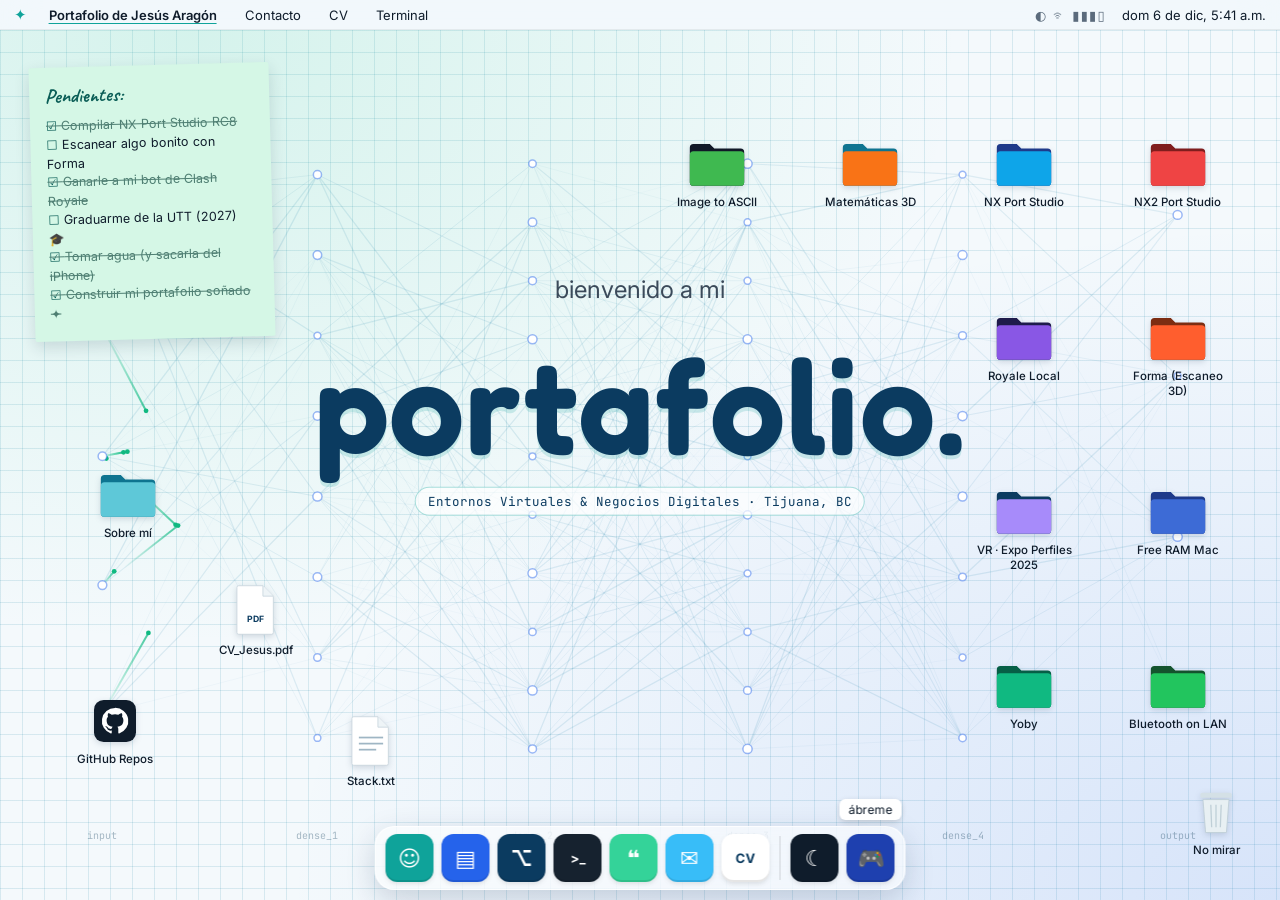
==== commit cacd25cb: "Capturas reales de la experiencia VR: menú, museo y aventura" ====
--- a/index.html
+++ b/index.html
@@ -190,16 +190,23 @@
       ],
     },
     {
-      id: 'vr', name: 'VR · Expo Perfiles 2025', x: 80, y: 52, color: ['#0b3b60', '#a78bfa'], glyph: '◉',
+      id: 'vr', name: 'VR · Expo Perfiles 2025', x: 80, y: 52, color: ['#0b3b60', '#a78bfa'],
       title: 'Experiencia VR — Universidad Xochicalco', type: 'Unity · C# · Realidad Virtual · Prácticas profesionales',
-      intro: 'Aplicación interactiva de Realidad Virtual en Unity presentada en la EXPO PERFILES 2025 de Universidad Xochicalco, traduciendo requerimientos institucionales en una experiencia 3D en tiempo real.',
-      art: 'rings',
+      intro: 'Aplicación de Realidad Virtual en Unity presentada en la EXPO PERFILES 2025 de Universidad Xochicalco, para promover la carrera de Ingeniería en programación y desarrollo de videojuegos.',
+      hero: [{ src: 'images/vr/mainmenu.jpg', caption: 'Menú principal: el jugador elige entre Aventura y Museo', wide: true }],
       link: { url: 'https://www.facebook.com/share/p/1KMn5MTGzY/', label: 'Ver en la Expo' },
       sections: [
+        { heading: 'Dos modos', list: [
+          'Museo: un recorrido por los fundamentos del desarrollo de videojuegos.',
+          'Aventura: un nivel en primera persona con portales hechos con Portals for VR.',
+        ], images: [
+          { src: 'images/vr/museo.jpg', caption: 'Museo' },
+          { src: 'images/vr/aventura.jpg', caption: 'Aventura' },
+        ] },
         { heading: 'Mi rol', text: [
           'Game & VR Developer en prácticas (2025–2026): diseño de la interacción, programación en C#, optimización para visor y montaje de la experiencia para el público de la expo.',
         ] },
-        { heading: 'Stack', chips: ['Unity', 'C#', 'XR Interaction', 'Diseño 3D en tiempo real'] },
+        { heading: 'Stack', chips: ['Unity 2021.3', 'C#', 'Hurricane VR', 'HexaBody VR', 'Portals for VR', 'OpenXR'] },
       ],
     },
     {
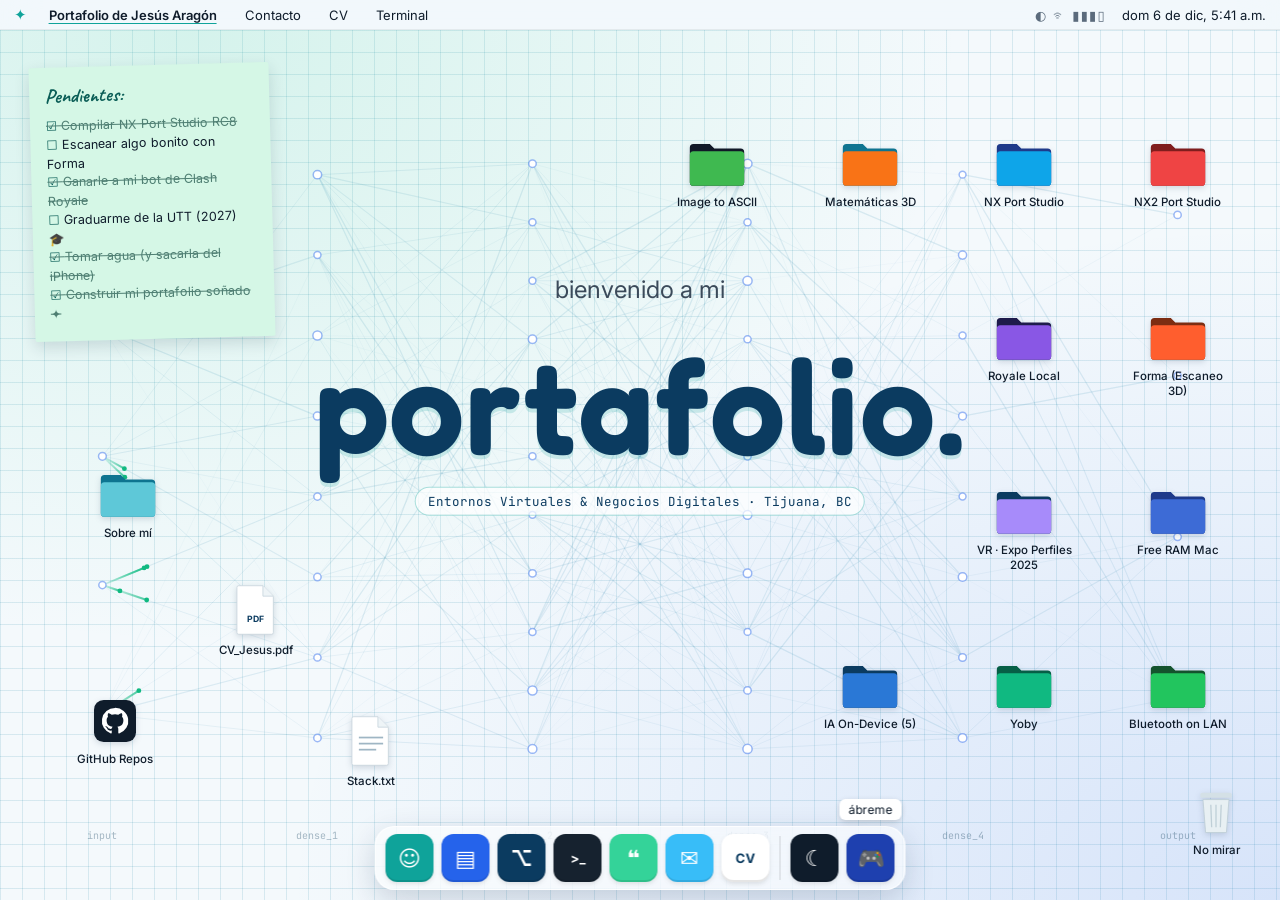
==== commit 3600bdd7: "Carpeta IA On-Device: 5 repos de ML con resultados medidos, tablas y capturas" ====
--- a/index.html
+++ b/index.html
@@ -4,7 +4,7 @@
   <meta charset="utf-8">
   <meta name="viewport" content="width=device-width, initial-scale=1">
   <title>Jesús Aragón — Portafolio</title>
-  <meta name="description" content="Jesús Aragón: Software Engineer · Entornos Virtuales y Negocios Digitales. Swift, Unity, IA local y SaaS full-stack.">
+  <meta name="description" content="Jesús Aragón: Software Engineer · Entornos Virtuales y Negocios Digitales. Swift, Unity, IA on-device (ONNX, CoreML, Qualcomm QNN) y SaaS full-stack.">
   <meta property="og:title" content="Jesús Aragón — Portafolio">
   <meta property="og:description" content="Software Engineer · Swift, Unity/VR, IA local y SaaS full-stack. Tijuana, BC.">
   <link rel="icon" href="data:image/svg+xml,<svg xmlns='http://www.w3.org/2000/svg' viewBox='0 0 100 100'><text y='.9em' font-size='90'>✦</text></svg>">
@@ -287,10 +287,214 @@
         { heading: 'Stack', chips: ['Kotlin', 'Android', 'C#', '.NET 8', 'ViGEmBus', 'TCP'] },
       ],
     },
+    /* ---------- Serie IA On-Device (carpeta "IA On-Device" en el escritorio) ---------- */
+    {
+      id: 'edgebench', group: 'ai', name: 'Edge AI Bench', color: ['#0b3b60', '#2a78d6'],
+      title: 'Edge AI Bench', type: 'Python · ONNX Runtime · CoreML · Qualcomm QNN · MIT',
+      headline: 'Transformer 3.8× más rápido en CoreML que en CPU; W8A16 conserva la precisión de FP32.',
+      intro: 'Un benchmark que corre exactamente los mismos modelos ONNX en CPU, CoreML, Qualcomm QNN, NNAPI y CUDA, y responde una pregunta práctica: ¿de verdad ayuda el acelerador? Mide latencia p50/p90/p99, throughput, memoria pico, tamaño y precisión de FP32 vs INT8 vs W8A16, y cuánto del grafo toma cada execution provider.',
+      hero: [{ src: 'images/edgebench/report-transformer.jpg', caption: 'Reporte HTML: el transformer en CoreML vs CPU, y lo que cuesta cuantizarlo', wide: true }],
+      quote: 'Si el acelerador no se queda con todo el grafo, cada ida y vuelta CPU ⇄ acelerador cuesta más de lo que ahorra.',
+      link: { url: 'https://robiiaragon.github.io/edge-ai-bench/report.html', label: 'Ver reporte en vivo' },
+      repo: 'edge-ai-bench',
+      sections: [
+        { heading: 'Qué hace', list: [
+          'Detecta qué execution providers hay (CPU, CoreML, QNN, NNAPI, XNNPACK, CUDA); si falta uno, lo salta y explica cómo instalarlo.',
+          'Tres modelos pequeños entrenados con datos públicos: una CNN para dígitos (UCI), un transformer de 2 capas para SMS spam y MobileNetV3-Small.',
+          'Cuantización QDQ estática W8A8 y W8A16 (activaciones de 16 bits), la receta que usa Qualcomm para su NPU Hexagon.',
+          'Cobertura del EP leyendo el log de GetCapability de ONNX Runtime: cuántos nodos y en cuántas particiones toma el acelerador.',
+          'Cada configuración corre en su propio subproceso, así la memoria pico y los tiempos no se contaminan entre sí.',
+          'Reporte HTML multi-dispositivo publicado en GitHub Pages, e integración con Qualcomm AI Hub para compilar y perfilar en Snapdragon reales.',
+          'Scripts listos para Mac y para Android (Termux en una Galaxy Tab S9 Ultra, Snapdragon 8 Gen 2).',
+        ] },
+        { heading: 'Medido en mi Mac', table: {
+          head: ['Modelo', 'Variante', 'EP', 'p50', 'Throughput (b=16)', 'Cobertura del EP', 'Precisión'],
+          rows: [
+            ['sms-transformer', 'FP32', 'CPU', '0.291 ms', '8,335/s', 'todo (CPU)', '97.40%'],
+            ['sms-transformer', 'FP32', 'CoreML', '0.227 ms', '31,528/s', '87/88 nodos, 1 partición', '97.40%'],
+            ['sms-transformer', 'INT8', 'CPU', '0.436 ms', '4,514/s', 'todo (CPU)', '94.34%'],
+            ['sms-transformer', 'W8A16', 'CPU', '0.697 ms', '3,461/s', 'todo (CPU)', '97.40%'],
+            ['mobilenetv3-small', 'FP32', 'CPU', '1.059 ms', '1,958/s', 'todo (CPU)', '—'],
+            ['mobilenetv3-small', 'FP32', 'CoreML', '2.993 ms', '628/s', '38/60 nodos, 19 particiones', '—'],
+            ['digits-cnn', 'INT8', 'CPU', '0.078 ms', '19,842/s', 'todo (CPU)', '97.77%'],
+          ] },
+          note: 'MacBook Pro con Apple M5 Max, 48 GB, macOS 27.2, ONNX Runtime 1.32 (CoreML con MLProgram y todas las unidades de cómputo). 20 iteraciones de calentamiento y 200 medidas a batch 1, formas estáticas. La tabla completa (18 configuraciones) está en el repo.' },
+        { heading: 'Lo que aprendí', list: [
+          'La cobertura decide todo: cuando CoreML toma el grafo completo, el transformer da 3.8× el throughput de la CPU; cuando el grafo se fragmenta (MobileNetV3, 19 particiones por hard-swish/SE), CoreML termina 2.8× más lento.',
+          'INT8 QDQ es un formato para la NPU de Qualcomm, no para CoreML: CoreML toma 1 de 65 nodos de la CNN cuantizada, así que corre en CPU con traspasos extra.',
+          'Activaciones de 8 bits le cuestan 3.06 puntos al transformer; con 16 bits (W8A16) recupera exactamente la precisión de FP32 y pesa 2.5× menos.',
+          'En CPU, INT8 mejora la latencia a batch 1 (1.4×) pero en la CNN pequeña reduce a la mitad el throughput a batch 16.',
+        ], images: [{ src: 'images/edgebench/report-devices.jpg', caption: 'Ficha del dispositivo: QNN y CUDA se saltan con instrucciones claras', wide: true }] },
+        { heading: 'Ingeniería', text: [
+          'Python 3.11+ tipado y modular, CLI instalable con pip, pruebas con pytest y ruff, CI en GitHub Actions sobre Ubuntu y macOS. Los modelos y los resultados crudos (JSON) viven en el repo, así cualquiera puede regenerar el reporte.',
+        ] },
+        { heading: 'Stack', chips: ['Python', 'ONNX Runtime', 'CoreML EP', 'QNN EP', 'NNAPI', 'PyTorch', 'Cuantización QDQ', 'Qualcomm AI Hub', 'GitHub Actions'] },
+      ],
+    },
+    {
+      id: 'helpdesk', group: 'ai', name: 'Offline IT Helpdesk', color: ['#065f46', '#10b981'],
+      title: 'Offline IT Helpdesk', type: 'Python · RAG · llama.cpp · ONNX · FastAPI · MIT',
+      headline: 'RAG 100% local: 84.4% de respuestas completas y 100% de preguntas fuera de tema rechazadas.',
+      intro: 'Un asistente de mesa de ayuda de TI que corre completamente en la máquina: busca en los runbooks internos con RAG híbrido (embeddings MiniLM en ONNX + BM25), redacta la respuesta con un LLM pequeño a través de llama.cpp u Ollama y cita la fuente. Ninguna pregunta ni dato de la empresa sale de la red.',
+      hero: [{ src: 'images/helpdesk/ui.jpg', caption: 'Interfaz web: respuesta citada a partir de los runbooks', wide: true }],
+      quote: 'El buscador encuentra la sección correcta casi siempre; el eslabón débil es el LLM de 1.5B. Así que medí ambos por separado.',
+      repo: 'offline-it-helpdesk',
+      sections: [
+        { heading: 'Qué hace', list: [
+          'Base de conocimiento de 15 runbooks de TI (VPN, MFA, contraseñas, BitLocker, impresoras, phishing…), divididos en secciones.',
+          'Búsqueda híbrida: MiniLM INT8 en ONNX + BM25, combinados con Reciprocal Rank Fusion. El tokenizador WordPiece está escrito en Python puro: no hace falta torch para usarlo.',
+          'Respuesta con citas [n] usando un LLM local (Qwen2.5 en GGUF) por la API compatible con OpenAI de llama.cpp u Ollama.',
+          'Rechaza lo que no está en la base y, si el LLM se niega pero la búsqueda está segura, devuelve el pasaje textual (respaldo extractivo).',
+          'Descargas fijadas por revisión y sha256, API FastAPI + interfaz web, y CLI `helpdesk`.',
+          'Suite de evaluación con 40 preguntas: 32 con respuesta en la base y 8 fuera de tema.',
+          'En Android corre por Termux con llama.cpp nativo.',
+        ] },
+        { heading: 'Medido en mi Mac', table: {
+          head: ['Configuración', 'Acierto top-1', 'Totalmente correcta', 'Cita el doc correcto', 'Fuera de tema rechazadas', 'Generación p50'],
+          rows: [
+            ['MiniLM-INT8 + Qwen2.5-1.5B (default)', '96.9%', '84.4%', '96.9%', '100%', '97 ms'],
+            ['MiniLM-INT8 + Qwen2.5-0.5B', '96.9%', '62.5%', '81.2%', '100%', '47 ms'],
+            ['MiniLM-INT8 + extractivo (sin LLM)', '96.9%', '96.9%', '100%', '100%', '< 1 ms'],
+            ['Embedder por hashing (sin modelo)', '75.0%', '68.8%', '89.7%', '25%', '< 1 ms'],
+          ] },
+          note: 'M5 Max, 48 GB, macOS 27.2, ONNX Runtime 1.32, llama.cpp con Metal, temperatura 0, top_k = 3. La recuperación tarda ~1 ms. Los ajustes se eligieron sobre este mismo set de preguntas, así que los números son indicativos.' },
+        { heading: 'Lo que aprendí', list: [
+          'La recuperación no es el cuello de botella: la sección correcta está en el top 3 el 100% de las veces. El LLM de 1.5B es el que a veces omite un dato o cita la sección vecina.',
+          'Los embeddings INT8 (23 MB) recuperan exactamente igual que los FP32 (90 MB) en esta base.',
+          'Los LLMs pequeños se niegan a responder preguntas que sí tienen respuesta: el respaldo extractivo eliminó todas las negativas falsas sin dejar pasar ninguna pregunta fuera de tema.',
+          'El modelo de 0.5B (tamaño tablet) es 1.3× más rápido por token pero pierde 22 puntos; en un CPU de teléfono, el modo extractivo es el default razonable.',
+          'Cuando el modelo no pone las citas, la interfaz muestra "fuentes consultadas" en lugar de inventarlas.',
+        ] },
+        { heading: 'Stack', chips: ['Python', 'ONNX Runtime', 'MiniLM', 'BM25', 'llama.cpp', 'Ollama', 'Qwen2.5', 'FastAPI', 'RAG'] },
+      ],
+    },
+    {
+      id: 'logsentinel', group: 'ai', name: 'LogSentinel', color: ['#7f1d1d', '#eb6834'],
+      title: 'LogSentinel', type: 'Python · Detección de anomalías · ONNX · SOC · MIT',
+      headline: 'F1 0.976 sobre 11.2 millones de líneas de logs HDFS; la versión INT8 pesa 10.6 KB.',
+      intro: 'Detección de anomalías en logs pensada para un SOC: parsea los 11.2 millones de líneas reales del dataset HDFS de Loghub, agrupa los eventos por bloque y un autoencoder exportado a ONNX marca las sesiones raras. Cada alerta llega con una explicación que un analista puede leer y con las líneas de log que la respaldan.',
+      hero: [{ src: 'images/logsentinel/dashboard.jpg', caption: 'Dashboard de alertas con severidad, explicación y evidencia', wide: true }],
+      quote: '"Falta: addStoredBlock … blockMap updated (visto 0×, típico 3×)": la firma real de una escritura HDFS que nunca terminó.',
+      repo: 'logsentinel',
+      sections: [
+        { heading: 'Qué hace', list: [
+          'Enmascara IPs, IDs y números, y extrae plantillas al estilo Drain (44 plantillas) a ~190 mil líneas por segundo.',
+          'Convierte cada bloque en un vector de conteo de eventos y lo puntúa con un autoencoder.',
+          'El autoencoder está escrito en NumPy y exportado a ONNX a mano, con todo el scoring dentro del grafo (log1p, estandarización, error por plantilla): cualquier ONNX Runtime lo corre sin Python extra.',
+          'Isolation Forest (vía skl2onnx) y regresión logística supervisada como referencias.',
+          'Split cronológico train/validación/test; el umbral se elige en validación y el test se usa una sola vez.',
+          'Guarda alertas y evidencia en SQLite; dashboard FastAPI y CLI `logsentinel`.',
+        ] },
+        { heading: 'Medido en mi Mac', table: {
+          head: ['Modelo', 'Etiquetas necesarias', 'Precision', 'Recall', 'F1', 'Tamaño'],
+          rows: [
+            ['Isolation Forest', 'ninguna', '0.364', '0.913', '0.521', '423 KB'],
+            ['Autoencoder (entrenado con todo)', 'ninguna', '0.385', '1.000', '0.556', '—'],
+            ['Autoencoder FP32 (periodo sano)', '"este periodo estuvo bien"', '0.955', '0.997', '0.976', '14.6 KB'],
+            ['Autoencoder INT8 (W8A8)', '″', '0.924', '0.997', '0.959', '10.6 KB'],
+            ['Autoencoder W8A16', '″', '0.955', '0.997', '0.976', '11.0 KB'],
+            ['Regresión logística (supervisada)', 'cada bloque etiquetado', '0.955', '0.992', '0.973', '—'],
+          ] },
+          note: 'Test cronológico: 115,013 bloques, 1,679 anómalos (1.46%). M5 Max, ONNX Runtime 1.32. Velocidad: parseo de 188–192 mil líneas/s, detección completa (parseo + scoring + SQLite) de 150–170 mil líneas/s, y el autoencoder puntúa ~17 millones de sesiones por segundo (0.007 ms a batch 1).' },
+        { heading: 'Lo que aprendí', list: [
+          'Saber cómo se ve lo "normal" importa más que el algoritmo: el mismo autoencoder pasa de F1 0.556 a 0.976 si se entrena solo con un periodo sano, y empata con un modelo supervisado sin necesitar etiquetas de anomalías.',
+          'Isolation Forest da 1.7 falsas alarmas por cada anomalía real: demasiado ruido para una cola de SOC.',
+          'Una trampa de cuantización: mi primer INT8 colapsó (F1 de validación 0.985 → 0.563) porque calibré con datos que incluían anomalías. Calibrar con sesiones normales, las mismas del entrenamiento, lo arregló.',
+          'Un piso de 0.1 en la desviación estándar (elegido en validación) evitó que una sola ocurrencia de una plantilla rara disparara el score a 279,836.',
+          'El parseo es el cuello de botella, no el modelo; y CoreML es más lento que la CPU en un modelo de 4 capas porque domina el costo de despacho.',
+        ] },
+        { heading: 'Stack', chips: ['Python', 'NumPy', 'ONNX', 'ONNX Runtime', 'scikit-learn', 'skl2onnx', 'SQLite', 'FastAPI', 'Loghub HDFS'] },
+      ],
+    },
+    {
+      id: 'triage', group: 'ai', name: 'IT Ticket Triage', color: ['#1e1b4b', '#8957e5'],
+      title: 'IT Ticket Triage', type: 'Python · PyTorch · Transformers · ONNX · ITIL · MIT',
+      headline: 'Prioridad ITIL con 79.3% de acierto vs 64.9% del baseline; INT8 de 21.8 MB en ~4 ms por ticket.',
+      intro: 'Clasifica tickets de TI en categoría y en prioridad ITIL (P1–P4) con un MiniLM afinado con dos cabezas y exportado a ONNX en FP32, INT8 y W8A16. Corre en CPU en unos 4 ms por ticket e incluye un dashboard con la cola priorizada y matrices de confusión.',
+      hero: [{ src: 'images/triage/dashboard.jpg', caption: 'Dashboard: cola priorizada, confianza y matrices de confusión', wide: true }],
+      quote: 'La categoría es un problema de palabras clave; la prioridad es un problema de entender el lenguaje: "el camión sale a las 2" o "todo el turno".',
+      link: { url: 'https://github.com/RobiiAragon/it-ticket-triage/releases/latest', label: 'Descargar modelos' },
+      repo: 'it-ticket-triage',
+      sections: [
+        { heading: 'Qué hace', list: [
+          '7 categorías (acceso, hardware, red, software, correo, impresión, seguridad) y prioridad calculada con la matriz impacto × urgencia de ITIL.',
+          'Dataset sintético generado con un LLM local y documentado, con un filtro de fuga: se descartaron 2,487 tickets que repetían frases de la pista o de la etiqueta, para que el modelo lea situaciones y no artefactos del generador.',
+          'Además se evalúa en 1,163 tickets externos con licencia pública, para medir qué tan bien generaliza fuera de dominio.',
+          'Baseline TF-IDF + regresión logística para saber si el transformer realmente gana.',
+          'Inferencia sin torch: tokenizador en Python puro + ONNX Runtime, con formas estáticas para los aceleradores.',
+          'API FastAPI, dashboard web y CLI `triage`; los modelos se publican en GitHub Releases.',
+        ] },
+        { heading: 'Medido en mi Mac', table: {
+          head: ['Modelo', 'EP', 'Categoría', 'Prioridad', 'Prioridad ±1', 'Externo (categoría)', 'p50', 'Tamaño'],
+          rows: [
+            ['TF-IDF + LogReg', 'sklearn', '99.2%', '64.9%', '94.4%', '42.7%', '0.39 ms', '—'],
+            ['MiniLM FP32', 'CPU', '99.0%', '79.3%', '97.2%', '51.5%', '4.57 ms', '86.2 MB'],
+            ['MiniLM INT8', 'CPU', '99.0%', '76.5%', '97.5%', '49.7%', '4.04 ms', '21.8 MB'],
+            ['MiniLM W8A16', 'CPU', '99.0%', '77.8%', '97.0%', '51.2%', '6.69 ms', '33.3 MB'],
+            ['MiniLM W8A16', 'CoreML', '99.0%', '78.0%', '97.0%', '51.3%', '26.70 ms', '33.3 MB'],
+          ] },
+          note: 'Test sintético de 396 tickets (estratificado, usado una vez) y 1,163 tickets externos. Latencia a batch 1 incluyendo tokenización. M5 Max, PyTorch con MPS para entrenar, ONNX Runtime 1.32 para inferencia.' },
+        { heading: 'Lo que aprendí', list: [
+          'En categoría, TF-IDF empata con el transformer; en prioridad, el transformer gana por 14.4 puntos.',
+          'Casi todos los errores de prioridad están a un nivel de distancia (97.2% dentro de ±1); P3 es la clase más difícil.',
+          'El número honesto es el de fuera de dominio: 51.5%. Parte es diferencia de taxonomía y parte es cobertura del generador; entrenar con fuentes mixtas es lo siguiente en el roadmap.',
+          'INT8 es el mejor default en CPU: 4× más chico y el más rápido, a cambio de 2.8 puntos de prioridad. W8A16 en CoreML es lento porque esos nodos QDQ están pensados para la NPU de Qualcomm.',
+        ] },
+        { heading: 'Stack', chips: ['Python', 'PyTorch', 'Transformers', 'MiniLM', 'ONNX Runtime', 'Cuantización INT8 / W8A16', 'scikit-learn', 'FastAPI', 'ITIL'] },
+      ],
+    },
+    {
+      id: 'quantlab', group: 'ai', name: 'Quant Lab', color: ['#0e7490', '#f59e0b'],
+      title: 'Quant Lab', type: 'Python · Cuantización · ONNX Runtime · CoreML · QNN · MIT',
+      headline: 'FP16 + CoreML 7.5–12× más rápido que FP32 en CPU; EfficientNet colapsa en INT8 y W8A16 lo rescata.',
+      intro: 'Un laboratorio de cuantización: compara FP32, FP16, INT8 dinámico, INT8 estático y W8A16 en ResNet-18, MobileNetV3-Large y EfficientNet-B0, sobre las 3,925 imágenes de validación de Imagenette. Mide precisión, coincidencia con FP32, latencia, tamaño y cuánto del grafo toma cada acelerador, en CPU, CoreML y Qualcomm QNN.',
+      hero: [{ src: 'images/quantlab/tradeoff.jpg', caption: 'Precisión vs latencia de cada modelo y precisión, en CPU y CoreML', wide: true }],
+      quote: 'Que un modelo sea "seguro para cuantizar" depende de la arquitectura y de la calibración, no solo de los bits.',
+      link: { url: 'https://robiiaragon.github.io/quant-lab/report.html', label: 'Ver reporte en vivo' },
+      repo: 'quant-lab',
+      sections: [
+        { heading: 'Qué hace', list: [
+          'Construye 15 modelos (3 arquitecturas × 5 precisiones) a partir de pesos de torchvision, publicados en GitHub Releases.',
+          'INT8 dinámico por canal, INT8 estático con calibración Percentile y W8A16 (activaciones de 16 bits, la receta de la NPU de Qualcomm).',
+          'Ablación de calibración (MinMax vs Percentile vs Entropy, por tensor vs por canal) en un split de desarrollo separado de la evaluación.',
+          'Reporta top-1 en 1000 clases, acierto en las 10 clases de Imagenette, coincidencia con FP32, latencia y cobertura del EP.',
+          'Notebook ejecutado, 4 gráficas y un reporte HTML en GitHub Pages; CLI `qlab`.',
+          'Usé torchvision (BSD) en lugar de YOLO porque Ultralytics es AGPL y no encaja en un repo MIT.',
+        ], images: [
+          { src: 'images/quantlab/accuracy_drop.jpg', caption: 'Cambio de precisión vs FP32 por modelo' },
+          { src: 'images/quantlab/latency.jpg', caption: 'Latencia por execution provider' },
+        ] },
+        { heading: 'Medido en mi Mac', table: {
+          head: ['Modelo', 'Precisión', 'Top-1', 'CPU p50', 'CoreML p50', 'Tamaño'],
+          rows: [
+            ['ResNet-18', 'FP32', '66.88%', '4.92 ms', '1.04 ms', '44.6 MB'],
+            ['ResNet-18', 'FP16', '66.93%', '4.88 ms', '0.41 ms', '22.3 MB'],
+            ['ResNet-18', 'INT8 estático', '67.57%', '1.55 ms', '3.12 ms', '11.3 MB'],
+            ['MobileNetV3-L', 'FP32', '74.34%', '1.95 ms', '5.74 ms', '20.9 MB'],
+            ['MobileNetV3-L', 'INT8 estático', '71.62%', '1.35 ms', '8.07 ms', '5.7 MB'],
+            ['EfficientNet-B0', 'FP32', '76.56%', '3.17 ms', '1.31 ms', '20.2 MB'],
+            ['EfficientNet-B0', 'FP16', '76.59%', '3.23 ms', '0.42 ms', '10.1 MB'],
+            ['EfficientNet-B0', 'INT8 dinámico', '0.00%', '14.80 ms', '36.01 ms', '5.4 MB'],
+            ['EfficientNet-B0', 'INT8 estático', '65.96%', '2.34 ms', '21.11 ms', '5.9 MB'],
+            ['EfficientNet-B0', 'W8A16', '75.97%', '7.24 ms', '22.17 ms', '5.9 MB'],
+          ] },
+          note: 'Las 3,925 imágenes de validación de Imagenette, batch 1. M5 Max, 48 GB, macOS 27.2, ONNX Runtime 1.32 (CoreML con MLProgram, forma estática). Top-1 es estricto en 1000 clases; restringido a las 10 clases de Imagenette, los modelos FP32 sacan 97.7–99.4%.' },
+        { heading: 'Lo que aprendí', list: [
+          'En Apple silicon, FP16 + CoreML gana cuando CoreML toma el grafo completo: 7.5–12× más rápido que FP32 en CPU, la mitad de tamaño y ≤ 0.3 puntos de diferencia.',
+          'INT8 pertenece a la CPU (y a la NPU de Qualcomm), no a CoreML: CoreML toma solo 10 de 148 nodos del ResNet cuantizado, y cada par Q/DQ se vuelve un traspaso.',
+          'La arquitectura decide: ResNet-18 no pierde nada, MobileNetV3 pierde 2.7 puntos y EfficientNet-B0 colapsa (convoluciones depthwise, squeeze-excitation y SiLU). W8A16 lo recupera a −0.6 puntos.',
+          'La calibración importa tanto como los bits: en EfficientNet, MinMax dio 33.7% y Percentile 65.0% en el split de desarrollo.',
+          'Encontré y corregí un bug propio antes de publicar: un ID de clase equivocado dejaba fuera 390 imágenes. Todos los números son de la corrida corregida.',
+        ] },
+        { heading: 'Stack', chips: ['Python', 'ONNX Runtime', 'CoreML EP', 'QNN EP', 'torchvision', 'Cuantización estática / dinámica', 'Matplotlib', 'Jupyter'] },
+      ],
+    },
   ];
+  const AI = PROJECTS.filter(p => p.group === 'ai');
 
   /* Repos de respaldo (si la API de GitHub no responde) */
   const REPOS_FALLBACK = [
+    ...AI.map(p => ({ name: p.repo, language: 'Python', description: p.headline })),
     { name: 'Forma', language: 'Swift', description: 'Estudio de escaneo 3D local para iPhone, iPad y Mac: LiDAR, fotogrametría y Gaussian Splatting.' },
     { name: 'NX-Port-Studio', language: 'Python', description: 'Ports nativos de Apple desde tu biblioteca de Switch, con firma Xcode, Joy-Con y LAN/LDN.', stargazers_count: 5 },
     { name: 'NX2-Port-Studio', language: 'C', description: 'Herramientas nativas experimentales de Switch 2 para Apple silicon.' },
@@ -305,7 +509,8 @@
     { id: 'resume',   name: 'CV_Jesus.pdf',    kind: 'doc',    x: 20, y: 63 },
     { id: 'repos',    name: 'GitHub Repos',    kind: 'gh',     x: 9,  y: 76 },
     { id: 'kind',     name: 'Stack.txt',       kind: 'txt',    x: 29, y: 78 },
-    ...PROJECTS.map(p => ({ id: p.id, name: p.name, kind: 'folder', x: p.x, y: p.y, color: p.color })),
+    ...PROJECTS.filter(p => !p.group).map(p => ({ id: p.id, name: p.name, kind: 'folder', x: p.x, y: p.y, color: p.color })),
+    { id: 'ai',       name: 'IA On-Device (5)', kind: 'folder', x: 68, y: 72, color: ['#0b3b60', '#2a78d6'] },
     { id: 'secret',   name: 'No mirar',        kind: 'trash',  x: 95, y: 86 },
   ];
 
@@ -321,6 +526,13 @@
       <span class="glyph">${p.glyph || '✦'}</span><span class="art-title">${esc(p.title)}</span><span class="art-tag">${esc(p.type.split('·')[0].trim())}</span></div>`;
   }
 
+  const isNum = c => /^[<≤~]?\s?[\d.,]+\s?(%|ms|KB|MB|\/s)?$/.test(c) || c === '—';
+  function tableHTML(t) {
+    const num = t.head.map((_, i) => t.rows.every(r => isNum(r[i])));
+    const cls = i => num[i] ? ' class="num"' : '';
+    return `<div class="tbl"><table><thead><tr>${t.head.map((h, i) => `<th${cls(i)}>${esc(h)}</th>`).join('')}</tr></thead>
+      <tbody>${t.rows.map(r => `<tr>${r.map((c, i) => `<td${cls(i)}>${esc(c)}</td>`).join('')}</tr>`).join('')}</tbody></table></div>`;
+  }
   function storyBody(p) {
     const hero = p.hero ? `<div class="pair n${p.hero.length}">${p.hero.map(fig).join('')}</div>` : artCover(p);
     const btns = [
@@ -345,6 +557,8 @@
                 ${(s.text || []).map(t => `<p>${esc(t)}</p>`).join('')}
                 ${s.list ? `<ul>${s.list.map(t => `<li>${esc(t)}</li>`).join('')}</ul>` : ''}
                 ${s.chips ? `<div class="chips">${s.chips.map(c => `<span class="chip">${esc(c)}</span>`).join('')}</div>` : ''}
+                ${s.table ? tableHTML(s.table) : ''}
+                ${s.note ? `<p class="note">${esc(s.note)}</p>` : ''}
               </div>
             </div>
             ${s.images ? `<div class="figs n${s.images.length}">${s.images.map(fig).join('')}</div>` : ''}
@@ -391,7 +605,7 @@
     ['OS', 'macOS · Apple silicon'], ['Host', 'Jesús Aragón · Software Engineer'],
     ['Uni', 'UTT · Ing. Entornos Virtuales y Negocios Digitales'], ['Uptime', '2023 → grad. 2027'],
     ['Shell', 'zsh · Xcode · Unity · VS Code'], ['Langs', 'TypeScript · Python · Swift · C# · C++'],
-    ['Stack', 'React · .NET · iOS SDK · Metal · Supabase'], ['AI/ML', 'Ollama · ComfyUI · Core ML · CUDA'],
+    ['Stack', 'React · .NET · iOS SDK · Metal · Supabase'], ['AI/ML', 'ONNX Runtime · Core ML · QNN · llama.cpp · PyTorch'],
     ['XR', 'Unity VR · LiDAR · Gaussian Splatting'], ['Locale', 'Tijuana, BC 🇲🇽 · ES / EN (B1)'],
   ];
   const fastfetch = () => {
@@ -432,7 +646,7 @@
       if (!p) return `open: no existe el proyecto '${esc(a)}'. Usa <span class="c">ls</span> para verlos.`;
       openWin(p.id); return `abriendo ${esc(p.id)}…`;
     },
-    skills: () => '<span class="k">lenguajes </span> TypeScript · Python · Swift · C# · C++ · PHP · Java · Kotlin · SQL\n<span class="k">frameworks</span> React · .NET · iOS SDK · SwiftUI · Unity · Laravel · Supabase\n<span class="k">apple     </span> ARKit · RealityKit · Metal · Core ML · Xcode\n<span class="k">ia        </span> Ollama · BionicGPT · ComfyUI · CUDA\n<span class="k">sistemas  </span> Git · Linux · CMake · Arduino · CCNA',
+    skills: () => '<span class="k">lenguajes </span> TypeScript · Python · Swift · C# · C++ · PHP · Java · Kotlin · SQL\n<span class="k">frameworks</span> React · .NET · iOS SDK · SwiftUI · Unity · Laravel · Supabase\n<span class="k">apple     </span> ARKit · RealityKit · Metal · Core ML · Xcode\n<span class="k">ia        </span> ONNX Runtime · CoreML · QNN · PyTorch · scikit-learn · llama.cpp · Ollama · CUDA\n<span class="k">sistemas  </span> Git · Linux · CMake · Arduino · CCNA',
     contact: () => `<span class="k">email </span> <a href="mailto:${ME.email}">${ME.email}</a>\n<span class="k">github</span> <a href="https://github.com/${ME.user}" target="_blank" rel="noopener">github.com/${ME.user}</a>\n<span class="k">x     </span> <a href="https://x.com/${ME.x}" target="_blank" rel="noopener">@${ME.x}</a>`,
     repos: () => { openWin('repos'); return 'abriendo github.com/' + ME.user + '…'; },
     cv: () => { openWin('resume'); return 'abriendo CV_Jesus.pdf…'; },
@@ -569,10 +783,37 @@
             <div class="about-card"><h3>🥽 Entornos virtuales</h3><p>Unity, C# y VR. Fotogrametría para traer objetos reales al mundo 3D.</p></div>
             <div class="about-card"><h3>📈 Negocios digitales</h3><p>SaaS, automatización y traducción de lo técnico a lo que el negocio necesita.</p></div>
             <div class="about-card"><h3>🍎 Apple dev</h3><p>Swift, SwiftUI y Xcode: desde utilidades pequeñas hasta ports nativos.</p></div>
-            <div class="about-card"><h3>🧠 IA local</h3><p>Ollama, ComfyUI y CUDA para correr modelos sin depender de la nube.</p></div>
+            <div class="about-card"><h3>🧠 IA on-device</h3><p>ONNX Runtime, CoreML y Qualcomm QNN, cuantización INT8/W8A16, RAG y LLMs locales sin depender de la nube. <button class="lnk-inline" data-open="ai">Ver los 5 repos →</button></p></div>
           </div>
         </div>
       </div>` },
+    ai: { title: 'IA On-Device', w: 900, big: true, body: () => `
+      <article class="story ai-hub">
+        <header class="story-head">
+          <p class="eyebrow">Serie de 5 repos públicos · Python · ONNX Runtime · MIT</p>
+          <h2>IA On-Device</h2>
+          <p class="intro">Cinco proyectos de Machine Learning que corren en el dispositivo, sin nube: del benchmark de aceleradores a casos reales de TI (mesa de ayuda, logs de seguridad, tickets) y un laboratorio de cuantización. Todos usan ONNX Runtime con detección de execution provider: CPU siempre, CoreML en mi Mac, Qualcomm QNN en Snapdragon, NNAPI en Android y CUDA en NVIDIA.</p>
+        </header>
+        <section class="story-section">
+          <div class="row"><h3>Los proyectos</h3><div class="ai-cards">${AI.map((p, i) => `
+            <button class="ai-card" data-open="${p.id}" style="--a:${p.color[0]};--b:${p.color[1]}">
+              <span class="n">0${i + 1}</span><b>${esc(p.title)}</b><span class="t">${esc(p.type)}</span><span class="h">${esc(p.headline)}</span><span class="go">Ver detalle →</span>
+            </button>`).join('')}</div></div>
+        </section>
+        <section class="story-section">
+          <div class="row"><h3>Lo que tienen en común</h3><div><ul>
+            <li>Python 3.11+ tipado y modular, licencia MIT y CLI instalable con <code>pip install -e ".[dev]"</code>.</li>
+            <li>Pruebas con pytest y ruff, y CI en GitHub Actions sobre Ubuntu y macOS: todo en verde antes de publicar.</li>
+            <li>Modelos pequeños y datos públicos con licencia clara (UCI, Loghub HDFS, Imagenette, datasets de Hugging Face).</li>
+            <li>Cuantización INT8 y W8A16 en formato QDQ, la que ejecuta la NPU Hexagon de Qualcomm.</li>
+            <li>Un script para Mac y otro para Android (Termux en una Galaxy Tab S9 Ultra con Snapdragon 8 Gen 2).</li>
+            <li>README en inglés y español con diagrama, quickstart y resultados medidos en mi MacBook Pro M5 Max, con el hardware anotado. Sin números inventados.</li>
+          </ul></div></div>
+        </section>
+        <section class="story-section">
+          <div class="row"><h3>Siguiente</h3><div><p>Correr los mismos scripts en el Snapdragon 8 Gen 2 de la tablet y perfilar los modelos en dispositivos reales con Qualcomm AI Hub, para comparar CPU, NNAPI y la NPU lado a lado con los números de la Mac.</p></div></div>
+        </section>
+      </article>` },
     projects: { title: 'Proyectos', w: 560, body: () => `
       <div class="finder">${PROJECTS.map(p => `
         <button class="finder-item" data-open="${p.id}">${folderSVG(p.color)}<span>${esc(p.name)}</span></button>`).join('')}
@@ -588,7 +829,7 @@
       <div class="txt">
         <p><b>// lenguajes</b><br>TypeScript, Python, Swift, C#, C++, PHP, JavaScript, Java, SQL, HTML5, CSS3</p>
         <p><b>// web, móvil y motores</b><br>React, .NET, iOS SDK / Swift, Unity, Laravel, Supabase, REST APIs</p>
-        <p><b>// ia y cómputo</b><br>Machine Learning, LLMs locales (Ollama, BionicGPT), ComfyUI, APIs de IA generativa, NVIDIA CUDA / Tensor</p>
+        <p><b>// ia y cómputo</b><br>ONNX Runtime (CPU, CoreML, Qualcomm QNN, NNAPI, CUDA), cuantización INT8 / W8A16 (QDQ), PyTorch, Transformers, scikit-learn, RAG (MiniLM + BM25), LLMs locales (llama.cpp, Ollama), detección de anomalías, FastAPI, pytest + GitHub Actions</p>
         <p><b>// sistemas y redes</b><br>Git, GitHub, Linux (Ubuntu, Termux), Windows, CMake, Arduino (C++), CCNA</p>
         <p><b>// certificaciones</b><br>CCNA Essentials (2024) · NDG Linux Essentials (2022) · C++ Essentials (2021)</p>
       </div>` },
--- a/style.css
+++ b/style.css
@@ -370,3 +370,31 @@
 .ff-c { display: inline-block; width: 22px; height: 14px; }
 .matrix { position: absolute; left: 0; width: 100%; pointer-events: none; }
 @media (max-width: 700px) { .ff-logo { display: none; } .ff-info { white-space: pre-wrap; } }
+
+/* tablas de resultados + carpeta IA On-Device */
+.story .tbl { overflow-x: auto; margin-top: 4px; border: 1px solid #d6e5ec; border-radius: 8px; background: #fff; }
+.story table { border-collapse: collapse; width: 100%; font-size: 12.5px; font-variant-numeric: tabular-nums; }
+.story th, .story td { padding: 7px 10px; text-align: left; white-space: nowrap; border-bottom: 1px solid #e6eff3; }
+.story th { font-weight: 600; color: var(--muted); background: #f1f7fa; }
+.story tbody tr:last-child td { border-bottom: 0; }
+.story th.num, .story td.num { text-align: right; }
+.story-section .row > div { min-width: 0; }
+.story .note { font-size: 12.5px; color: var(--muted); margin-top: 10px; line-height: 1.6; }
+.story code { font-family: var(--mono); font-size: 12.5px; background: #e6f4f8; padding: 1px 5px; border-radius: 4px; }
+.ai-cards { display: grid; grid-template-columns: repeat(auto-fill, minmax(220px, 1fr)); gap: 12px; }
+.ai-card { text-align: left; display: flex; flex-direction: column; gap: 6px; padding: 16px; border-radius: 10px; border: 1px solid #d6e5ec; background: #fff; cursor: pointer; position: relative; overflow: hidden; font: inherit; color: inherit; transition: transform .15s ease, box-shadow .15s ease; }
+.ai-card::before { content: ""; position: absolute; inset: 0 0 auto 0; height: 4px; background: linear-gradient(90deg, var(--a), var(--b)); }
+.ai-card:hover, .ai-card:focus-visible { transform: translateY(-2px); box-shadow: 0 8px 20px rgba(0,40,70,.12); outline: none; }
+.ai-card .n { font-family: var(--mono); font-size: 11px; color: var(--muted); }
+.ai-card b { font-size: 17px; }
+.ai-card .t { font-size: 11.5px; color: var(--muted); }
+.ai-card .h { font-size: 13.5px; line-height: 1.5; color: #2c3a48; }
+.ai-card .go { margin-top: auto; font-size: 12.5px; font-weight: 600; color: var(--teal); }
+.lnk-inline { background: none; border: 0; padding: 0; font: inherit; color: var(--teal); font-weight: 600; cursor: pointer; }
+body.dark .story .tbl, body.dark .ai-card { background: #0f1f2e; border-color: #1f3548; }
+body.dark .story th { background: #132739; color: #9fb6c8; }
+body.dark .story th, body.dark .story td { border-color: #1c3048; }
+body.dark .story td { color: #c3d4e0; }
+body.dark .ai-card .h { color: #c3d4e0; }
+body.dark .story code { background: #132a3d; color: #a7f3d0; }
+@media (max-width: 700px) { .story th, .story td { padding: 6px 8px; font-size: 12px; } }
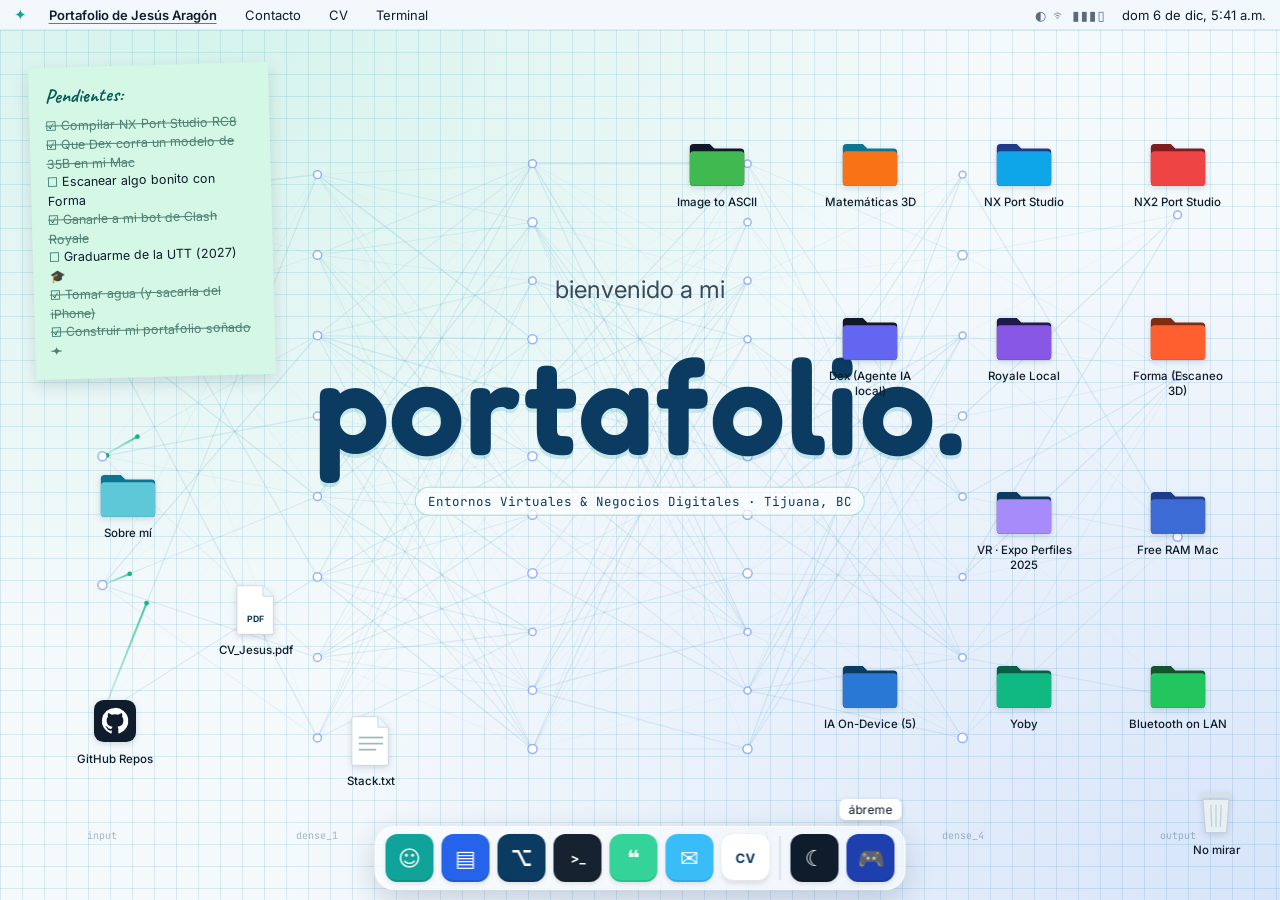
==== commit 8ca17cbd: "Carpeta Dex: agente de IA local en Rust con capturas y tiempos medidos" ====
--- a/index.html
+++ b/index.html
@@ -38,6 +38,7 @@
       <strong>Pendientes:</strong>
       <ul>
         <li class="done">Compilar NX Port Studio RC8</li>
+        <li class="done">Que Dex corra un modelo de 35B en mi Mac</li>
         <li>Escanear algo bonito con Forma</li>
         <li class="done">Ganarle a mi bot de Clash Royale</li>
         <li>Graduarme de la UTT (2027) 🎓</li>
@@ -155,6 +156,42 @@
         ] },
         { heading: 'Nota', text: ['Es un showcase de portafolio: el código no es público porque automatizar un juego en línea de terceros va contra sus términos de servicio. Sin relación con Supercell.'] },
         { heading: 'Stack', chips: ['Swift', 'SwiftUI', 'ScreenCaptureKit', 'Node.js 22', 'ONNX Runtime', 'C', 'ARM64'] },
+      ],
+    },
+    {
+      id: 'dex', name: 'Dex (Agente IA local)', x: 68, y: 32, color: ['#111827', '#6366f1'], glyph: '◎',
+      title: 'Dex-Harness', type: 'macOS · Rust · Tauri 2 · MLX · GGUF · Open source',
+      headline: 'Agente de IA para Mac que corre todo en local: chat, imagen, voz, música y 3D, sin nube.',
+      intro: 'Un agente de IA autónomo para Apple silicon, escrito en Rust, con CLI (dex) y app de escritorio (Dex.app). Corre sus propios modelos locales (MLX y GGUF) sin depender de LM Studio, Ollama ni de la nube, y elige qué modelos cargar según la RAM de la Mac.',
+      hero: [{ src: 'images/dex/agent.jpg', caption: 'El agente contesta en el idioma del usuario con un modelo de 35B corriendo en la Mac', wide: true }],
+      repo: 'Dex-Harness',
+      sections: [
+        { heading: 'Qué hace', list: [
+          'Agente con herramientas (archivos, shell, web, memoria) y modos Autopilot, Safe y Plan con aprobación de acciones.',
+          'Runtime propio: levanta MLX o llama.cpp como sidecar, elige el mejor modelo que cabe en la RAM y lo recarga solo si se descargó.',
+          'Gestor de memoria: si un modelo nuevo no cabe, descarga primero el que lleva más tiempo sin usarse. Al cerrar la app no quedan procesos huérfanos.',
+          'Media Studio: imágenes con Z-Image Turbo o FLUX en MLX, escalado y conversión en Rust puro.',
+          'Audio: voz (TTS y clonación), transcripción en español y música o efectos con MusicGen.',
+          '3D & Game Studio: texto o imagen a 3D (.glb) con Shap-E, visor WebGL2 propio y exportación a Blender y Unity.',
+          'Instalación de 1 clic: cada "no instalado" trae su botón para instalar el runtime que falta.',
+        ], images: [
+          { src: 'images/dex/media_studio.jpg', caption: 'Media Studio: Z-Image Turbo en 4-bit, generado en la Mac', wide: true },
+          { src: 'images/dex/3d_game_studio.jpg', caption: 'Texto a 3D: una silla de 40k triángulos con color por vértice', wide: true },
+        ] },
+        { heading: 'Medido en mi Mac', table: {
+          head: ['Prueba', 'Modelo', 'Tiempo'],
+          rows: [
+            ['Respuesta del agente', 'Qwen3.5 35B-A3B (MLX 4-bit, cargado automático)', '10.1 s'],
+            ['Imagen 1024×1024', 'Z-Image Turbo 4-bit, 8 pasos', '17.9 s'],
+            ['Voz (TTS)', 'Qwen3-TTS 0.6B 8-bit', '4.0 s'],
+            ['Música', 'MusicGen stereo-large (fp16)', '12.3 s'],
+            ['Texto a 3D', 'Shap-E, 40,000 triángulos', '10.2 s'],
+          ] },
+          note: 'Recorrido de QA real de Dex.app lanzado como app empaquetada, en un MacBook Pro con Apple M5 Max y 48 GB. Cero errores de JavaScript y cero procesos huérfanos al cerrar.' },
+        { heading: 'Ingeniería', text: [
+          'Workspace de Rust con crates separados (core, llm, tools, mcp, modelos, media, audio, 3D, extensiones, CLI y escritorio) sobre tokio. Cero unwrap() en producción, errores tipados con thiserror, timeout en cada llamada externa y clippy con -D warnings. La app de escritorio es Tauri 2 con WKWebView, y las extensiones MCP se cargan bajo demanda.',
+        ], images: [{ src: 'images/dex/models_hub.jpg', caption: 'Models Hub: modelos locales, runtimes y estado de cada uno', wide: true }] },
+        { heading: 'Stack', chips: ['Rust', 'tokio', 'Tauri 2', 'MLX', 'llama.cpp', 'MCP', 'Python', 'WebGL2', 'Blender', 'Unity'] },
       ],
     },
     {
@@ -495,6 +532,7 @@
   /* Repos de respaldo (si la API de GitHub no responde) */
   const REPOS_FALLBACK = [
     ...AI.map(p => ({ name: p.repo, language: 'Python', description: p.headline })),
+    { name: 'Dex-Harness', language: 'Rust', description: 'Agente de IA para Mac que corre todo en local: chat, imagen, voz, música y 3D.' },
     { name: 'Forma', language: 'Swift', description: 'Estudio de escaneo 3D local para iPhone, iPad y Mac: LiDAR, fotogrametría y Gaussian Splatting.' },
     { name: 'NX-Port-Studio', language: 'Python', description: 'Ports nativos de Apple desde tu biblioteca de Switch, con firma Xcode, Joy-Con y LAN/LDN.', stargazers_count: 5 },
     { name: 'NX2-Port-Studio', language: 'C', description: 'Herramientas nativas experimentales de Switch 2 para Apple silicon.' },
@@ -516,7 +554,7 @@
 
   /* ---------- Helpers ---------- */
   const esc = s => String(s ?? '').replace(/[&<>"]/g, c => ({'&':'&amp;','<':'&lt;','>':'&gt;','"':'&quot;'}[c]));
-  const LANG = { Python:'#3572A5', Java:'#b07219', PHP:'#4F5D95', 'C#':'#178600', Swift:'#F05138', TypeScript:'#3178c6', JavaScript:'#f1e05a', 'C++':'#f34b7d', C:'#555555', HTML:'#e34c26', CSS:'#563d7c', ShaderLab:'#222c37' };
+  const LANG = { Python:'#3572A5', Java:'#b07219', PHP:'#4F5D95', 'C#':'#178600', Swift:'#F05138', TypeScript:'#3178c6', JavaScript:'#f1e05a', 'C++':'#f34b7d', C:'#555555', HTML:'#e34c26', CSS:'#563d7c', ShaderLab:'#222c37', Rust:'#dea584' };
 
   function fig(im) {
     return `<figure class="${im.wide ? 'wide' : ''}${im.phone ? ' phone' : ''}"><img src="${esc(im.src)}" alt="${esc(im.caption)}" loading="lazy"><figcaption>${esc(im.caption)}</figcaption></figure>`;
@@ -783,7 +821,7 @@
             <div class="about-card"><h3>🥽 Entornos virtuales</h3><p>Unity, C# y VR. Fotogrametría para traer objetos reales al mundo 3D.</p></div>
             <div class="about-card"><h3>📈 Negocios digitales</h3><p>SaaS, automatización y traducción de lo técnico a lo que el negocio necesita.</p></div>
             <div class="about-card"><h3>🍎 Apple dev</h3><p>Swift, SwiftUI y Xcode: desde utilidades pequeñas hasta ports nativos.</p></div>
-            <div class="about-card"><h3>🧠 IA on-device</h3><p>ONNX Runtime, CoreML y Qualcomm QNN, cuantización INT8/W8A16, RAG y LLMs locales sin depender de la nube. <button class="lnk-inline" data-open="ai">Ver los 5 repos →</button></p></div>
+            <div class="about-card"><h3>🧠 IA on-device</h3><p>ONNX Runtime, CoreML y Qualcomm QNN, cuantización INT8/W8A16, RAG y LLMs locales sin depender de la nube, como en <button class="lnk-inline" data-open="dex">Dex</button>. <button class="lnk-inline" data-open="ai">Ver los 5 repos →</button></p></div>
           </div>
         </div>
       </div>` },
@@ -827,9 +865,9 @@
     terminal: { title: 'jesus — -zsh — 80×24', w: 760, cls: 'term', body: termBody, after: termBoot },
     kind: { title: 'Stack.txt', w: 560, body: `
       <div class="txt">
-        <p><b>// lenguajes</b><br>TypeScript, Python, Swift, C#, C++, PHP, JavaScript, Java, SQL, HTML5, CSS3</p>
+        <p><b>// lenguajes</b><br>TypeScript, Python, Swift, Rust, C#, C++, PHP, JavaScript, Java, SQL, HTML5, CSS3</p>
         <p><b>// web, móvil y motores</b><br>React, .NET, iOS SDK / Swift, Unity, Laravel, Supabase, REST APIs</p>
-        <p><b>// ia y cómputo</b><br>ONNX Runtime (CPU, CoreML, Qualcomm QNN, NNAPI, CUDA), cuantización INT8 / W8A16 (QDQ), PyTorch, Transformers, scikit-learn, RAG (MiniLM + BM25), LLMs locales (llama.cpp, Ollama), detección de anomalías, FastAPI, pytest + GitHub Actions</p>
+        <p><b>// ia y cómputo</b><br>ONNX Runtime (CPU, CoreML, Qualcomm QNN, NNAPI, CUDA), cuantización INT8 / W8A16 (QDQ), PyTorch, Transformers, scikit-learn, RAG (MiniLM + BM25), LLMs locales (MLX, llama.cpp, Ollama), detección de anomalías, FastAPI, pytest + GitHub Actions</p>
         <p><b>// sistemas y redes</b><br>Git, GitHub, Linux (Ubuntu, Termux), Windows, CMake, Arduino (C++), CCNA</p>
         <p><b>// certificaciones</b><br>CCNA Essentials (2024) · NDG Linux Essentials (2022) · C++ Essentials (2021)</p>
       </div>` },
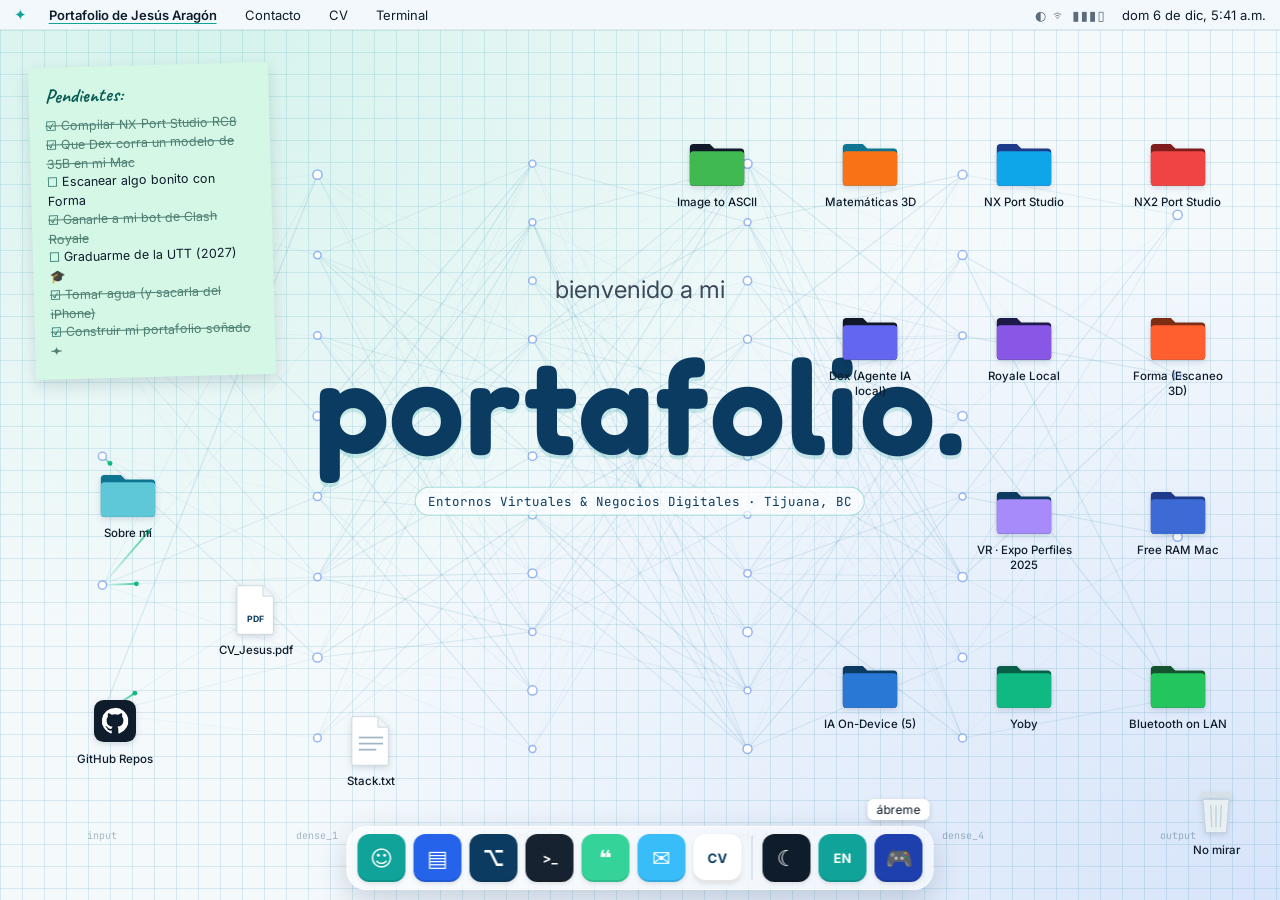
==== commit 7f960d66: "Botón ES/EN en el dock: todo el portafolio en español o inglés" ====
--- a/index.html
+++ b/index.html
@@ -68,10 +68,17 @@
     <button class="dock-app" data-open="resume"   title="CV"><span style="--c:#ffffff; color:#0b3b60" class="sm">CV</span></button>
     <i class="dock-sep"></i>
     <button class="dock-app" id="theme" title="Modo oscuro"><span style="--c:#0f1c2b" id="theme-ico">☾</span></button>
+    <button class="dock-app" id="lang" title="View in English"><span style="--c:#0fa39a" class="sm" id="lang-ico">EN</span></button>
     <button class="dock-app open-me" data-open="secret" title="ábreme"><span style="--c:#1e40af">🎮</span></button>
   </nav>
 
+  <script src="i18n-en.js"></script>
   <script>
+  /* Idioma de la interfaz: 'es' (por defecto) o 'en'. tr(es, en) elige el texto. */
+  let UI_LANG = 'es';
+  try { UI_LANG = localStorage.getItem('lang') === 'en' ? 'en' : 'es'; } catch {}
+  const tr = (es, en) => UI_LANG === 'en' ? en : es;
+
   /* =========================================================
      EDITA TU CONTENIDO AQUÍ
      - Cada proyecto se vuelve una carpeta en el escritorio.
@@ -622,7 +629,7 @@
         reposCache.sort((a, b) => b.stargazers_count - a.stargazers_count || new Date(b.pushed_at) - new Date(a.pushed_at));
       }
       el.querySelector('.repo-grid').innerHTML = reposCache.map(repoCard).join('');
-      el.querySelector('.count').textContent = `${reposCache.length} repos públicos · en vivo desde GitHub`;
+      el.querySelector('.count').textContent = tr(`${reposCache.length} repos públicos · en vivo desde GitHub`, `${reposCache.length} public repos · live from GitHub`);
     } catch {
       el.querySelector('.count').textContent = 'Selección destacada';
     }
@@ -667,44 +674,44 @@
       ['open &lt;proyecto&gt;', 'abre la ventana del proyecto'], ['cat &lt;proyecto&gt;', 'resumen en texto'],
       ['skills', 'mi stack'], ['contact', 'cómo contactarme'], ['repos · cv', 'abre esas ventanas'],
       ['theme dark|light', 'cambia el modo'], ['history · date · pwd · echo', 'lo clásico'], ['clear · exit', 'limpiar · cerrar'],
-    ].map(([c, d]) => `<span class="c">${c.padEnd(28, ' ')}</span><span class="muted">${d}</span>`).join('\n')
+    ].map(([c, d]) => `<span class="c">${c + ' '.repeat(Math.max(1, 28 - c.replace(/&lt;|&gt;/g, '<').length))}</span><span class="muted">${d}</span>`).join('\n')
       + '\n<span class="muted">tips: ↑/↓ historial · Tab autocompleta · Ctrl+L limpia</span>',
     whoami: () => 'Jesús Aragón — Software Engineer | Full-Stack SaaS, AI/ML, Swift &amp; Unity',
     fastfetch,
     ls: () => PROJECTS.map(projLink).join('  '),
     cat: a => {
-      if (!a) return 'uso: cat &lt;proyecto&gt;  (prueba <span class="c">ls</span>)';
+      if (!a) return tr('uso: cat &lt;proyecto&gt;  (prueba <span class="c">ls</span>)', 'usage: cat &lt;project&gt;  (try <span class="c">ls</span>)');
       const p = findProject(a);
-      if (!p) return `cat: ${esc(a)}: no existe ese proyecto`;
-      return `<span class="k">${esc(p.title)}</span>  <span class="muted">${esc(p.type)}</span>\n${esc(p.intro)}\n<span class="muted">→</span> ${projLink(p)} <span class="muted">para ver más</span>`;
+      if (!p) return `cat: ${esc(a)}: ${tr('no existe ese proyecto', 'no such project')}`;
+      return `<span class="k">${esc(p.title)}</span>  <span class="muted">${esc(p.type)}</span>\n${esc(p.intro)}\n<span class="muted">→</span> ${projLink(p)} <span class="muted">${tr('para ver más', 'to see more')}</span>`;
     },
     open: a => {
-      if (!a) return 'uso: open &lt;proyecto&gt;  (prueba <span class="c">ls</span>)';
+      if (!a) return tr('uso: open &lt;proyecto&gt;  (prueba <span class="c">ls</span>)', 'usage: open &lt;project&gt;  (try <span class="c">ls</span>)');
       const p = findProject(a) || (WINDOWS[a] && { id: a });
-      if (!p) return `open: no existe el proyecto '${esc(a)}'. Usa <span class="c">ls</span> para verlos.`;
-      openWin(p.id); return `abriendo ${esc(p.id)}…`;
-    },
-    skills: () => '<span class="k">lenguajes </span> TypeScript · Python · Swift · C# · C++ · PHP · Java · Kotlin · SQL\n<span class="k">frameworks</span> React · .NET · iOS SDK · SwiftUI · Unity · Laravel · Supabase\n<span class="k">apple     </span> ARKit · RealityKit · Metal · Core ML · Xcode\n<span class="k">ia        </span> ONNX Runtime · CoreML · QNN · PyTorch · scikit-learn · llama.cpp · Ollama · CUDA\n<span class="k">sistemas  </span> Git · Linux · CMake · Arduino · CCNA',
+      if (!p) return tr(`open: no existe el proyecto '${esc(a)}'. Usa <span class="c">ls</span> para verlos.`, `open: no project named '${esc(a)}'. Use <span class="c">ls</span> to list them.`);
+      openWin(p.id); return `${tr('abriendo', 'opening')} ${esc(p.id)}…`;
+    },
+    skills: () => tr('<span class="k">lenguajes </span>', '<span class="k">languages </span>') + ' TypeScript · Python · Swift · C# · C++ · PHP · Java · Kotlin · SQL\n<span class="k">frameworks</span> React · .NET · iOS SDK · SwiftUI · Unity · Laravel · Supabase\n<span class="k">apple     </span> ARKit · RealityKit · Metal · Core ML · Xcode\n' + tr('<span class="k">ia        </span>', '<span class="k">ai        </span>') + ' ONNX Runtime · CoreML · QNN · PyTorch · scikit-learn · llama.cpp · Ollama · CUDA\n' + tr('<span class="k">sistemas  </span>', '<span class="k">systems   </span>') + ' Git · Linux · CMake · Arduino · CCNA',
     contact: () => `<span class="k">email </span> <a href="mailto:${ME.email}">${ME.email}</a>\n<span class="k">github</span> <a href="https://github.com/${ME.user}" target="_blank" rel="noopener">github.com/${ME.user}</a>\n<span class="k">x     </span> <a href="https://x.com/${ME.x}" target="_blank" rel="noopener">@${ME.x}</a>`,
-    repos: () => { openWin('repos'); return 'abriendo github.com/' + ME.user + '…'; },
-    cv: () => { openWin('resume'); return 'abriendo CV_Jesus.pdf…'; },
+    repos: () => { openWin('repos'); return tr('abriendo', 'opening') + ' github.com/' + ME.user + '…'; },
+    cv: () => { openWin('resume'); return tr('abriendo', 'opening') + ' CV_Jesus.pdf…'; },
     theme: a => {
       const want = a === 'dark' ? true : a === 'light' ? false : !document.body.classList.contains('dark');
       if (document.body.classList.contains('dark') !== want) document.getElementById('theme').click();
-      return `modo ${want ? 'oscuro 🌙' : 'claro ☀️'}`;
-    },
-    history: () => termHistory.map((h, i) => `<span class="muted">${String(i + 1).padStart(3, ' ')}</span>  ${esc(h)}`).join('\n') || '(vacío)',
-    date: () => new Date().toLocaleString('es-MX', { dateStyle: 'full', timeStyle: 'short' }),
+      return tr(`modo ${want ? 'oscuro 🌙' : 'claro ☀️'}`, `${want ? 'dark 🌙' : 'light ☀️'} mode`);
+    },
+    history: () => termHistory.map((h, i) => `<span class="muted">${String(i + 1).padStart(3, ' ')}</span>  ${esc(h)}`).join('\n') || tr('(vacío)', '(empty)'),
+    date: () => new Date().toLocaleString(tr('es-MX', 'en-US'), { dateStyle: 'full', timeStyle: 'short' }),
     pwd: () => '/Users/jesus/portfolio',
-    cd: a => a && a !== '~' && a !== '.' ? `cd: aquí no hay carpetas reales 😅 prueba <span class="c">open ${esc(a)}</span>` : '',
+    cd: a => a && a !== '~' && a !== '.' ? tr(`cd: aquí no hay carpetas reales 😅 prueba <span class="c">open ${esc(a)}</span>`, `cd: there are no real folders here 😅 try <span class="c">open ${esc(a)}</span>`) : '',
     echo: (a, rest) => esc(rest),
-    sudo: () => 'buen intento 😏 este Mac es mío',
-    exit: (a, r, ctx) => { setTimeout(() => ctx.win.querySelector('.close').click(), 250); return 'logout\n[Proceso completado]'; },
+    sudo: () => tr('buen intento 😏 este Mac es mío', 'nice try 😏 this Mac is mine'),
+    exit: (a, r, ctx) => { setTimeout(() => ctx.win.querySelector('.close').click(), 250); return 'logout\n' + tr('[Proceso completado]', '[Process completed]'); },
     rm: (a, rest, ctx) => {
-      if (!/-rf?\s+\/?$|-rf \//.test(rest)) return 'rm: mejor no borremos nada 🙃';
+      if (!/-rf?\s+\/?$|-rf \//.test(rest)) return tr('rm: mejor no borremos nada 🙃', "rm: let's not delete anything 🙃");
       const files = ['/System/Library', '/Applications/Xcode.app', '/Users/jesus/Forma', '/Users/jesus/NX-Port-Studio', '/usr/bin', '/portfolio/index.html'];
       files.forEach((f, i) => setTimeout(() => ctx.print(`<span style="color:#f85149">removing</span> ${f}…`), 220 * (i + 1)));
-      setTimeout(() => ctx.print('<span class="p">jk 😅 no se borró nada. Respira.</span>'), 220 * (files.length + 2));
+      setTimeout(() => ctx.print(`<span class="p">${tr('jk 😅 no se borró nada. Respira.', 'jk 😅 nothing was deleted. Breathe.')}</span>`), 220 * (files.length + 2));
       return '';
     },
     matrix: (a, r, ctx) => { matrixRain(ctx.win); return '<span class="p">wake up, Neo…</span>'; },
@@ -766,7 +773,7 @@
     if (CMDS[cmd]) res = CMDS[cmd](arg, cmd === 'echo' ? rest : args.join(' ').toLowerCase(), { win, print });
     else {
       const best = ALL.map(c => [c, lev(cmd, c)]).sort((a, b) => a[1] - b[1])[0];
-      res = `zsh: command not found: ${esc(cmd)}` + (best[1] <= 2 ? `\n¿quisiste decir <button class="c lnk" data-run="${best[0]}">${best[0]}</button>?` : '');
+      res = `zsh: command not found: ${esc(cmd)}` + (best[1] <= 2 ? `\n${tr('¿quisiste decir', 'did you mean')} <button class="c lnk" data-run="${best[0]}">${best[0]}</button>?` : '');
     }
     if (res) print(res);
     body.scrollTop = body.scrollHeight;
@@ -1131,10 +1138,14 @@
 
   /* ---------- Letras de "portafolio." crecen cerca del mouse ---------- */
   (() => {
-    const h1 = document.querySelector('.welcome h1'), word = h1.textContent;
-    h1.setAttribute('aria-label', word);
-    h1.innerHTML = [...word].map(ch => `<span class="ltr" aria-hidden="true">${ch}</span>`).join('');
-    const letters = [...h1.querySelectorAll('.ltr')];
+    const h1 = document.querySelector('.welcome h1');
+    let letters = [];
+    window.setWelcomeWord = word => {
+      h1.setAttribute('aria-label', word);
+      h1.innerHTML = [...word].map(ch => `<span class="ltr" aria-hidden="true">${ch}</span>`).join('');
+      letters = [...h1.querySelectorAll('.ltr')];
+    };
+    setWelcomeWord(tr('portafolio.', 'portfolio.'));
     h1.addEventListener('pointermove', e => letters.forEach(l => {
       const r = l.getBoundingClientRect(), t = Math.max(0, 1 - Math.abs(e.clientX - (r.left + r.width / 2)) / 160), ease = t * t * (3 - 2 * t);
       l.style.transform = `translateY(${-ease * 6}px) scale(${1 + ease * .45})`;
@@ -1166,7 +1177,7 @@
     const set = on => {
       document.body.classList.toggle('dark', on);
       ico.textContent = on ? '☀' : '☾';
-      btn.title = on ? 'Modo claro' : 'Modo oscuro';
+      btn.title = on ? tr('Modo claro', 'Light mode') : tr('Modo oscuro', 'Dark mode');
       ico.style.setProperty('--c', on ? '#f59e0b' : '#0f1c2b');
     };
     let saved = null;
@@ -1180,9 +1191,71 @@
 
   /* ---------- Reloj + nota ---------- */
   const clock = document.getElementById('clock');
-  const tick = () => clock.textContent = new Date().toLocaleString('es-MX', isMobile() ? { hour: 'numeric', minute: '2-digit' } : { weekday: 'short', month: 'short', day: 'numeric', hour: 'numeric', minute: '2-digit' });
+  const tick = () => clock.textContent = new Date().toLocaleString(tr('es-MX', 'en-US'), isMobile() ? { hour: 'numeric', minute: '2-digit' } : { weekday: 'short', month: 'short', day: 'numeric', hour: 'numeric', minute: '2-digit' });
   tick(); setInterval(tick, 15000);
   makeDraggable(document.getElementById('sticky'), document.getElementById('sticky'), {});
+
+  /* ---------- Idioma ES / EN ----------
+     El contenido se escribe en español; i18n-en.js traduce cada texto visible
+     (y los atributos title/aria-label/alt/placeholder) cuando el idioma es inglés,
+     incluidas las ventanas que se abren después. */
+  (() => {
+    const DICT = window.I18N_EN || {};
+    const ATTRS = ['title', 'aria-label', 'alt', 'placeholder'];
+    const SKIP = 'script, style, textarea, .sparkle-layer, .welcome h1, #theme, #lang';
+    const seen = new WeakMap();                       // nodo de texto -> { es, en }
+    const swap = (orig, key) => UI_LANG === 'en' && DICT[key] ? orig.replace(key, DICT[key]) : orig;
+
+    function text(node) {
+      if (node.parentElement?.closest(SKIP)) return;
+      let rec = seen.get(node);
+      const cur = node.nodeValue;
+      if (!rec || (cur !== rec.es && cur !== rec.en)) { rec = { es: cur }; seen.set(node, rec); }
+      const v = swap(rec.es, rec.es.trim());
+      rec.en = v;
+      if (cur !== v) node.nodeValue = v;
+    }
+    function attrs(el) {
+      if (el.closest(SKIP)) return;
+      ATTRS.forEach(a => {
+        if (!el.hasAttribute(a)) return;
+        const k = 'data-es-' + a;
+        if (!el.hasAttribute(k)) el.setAttribute(k, el.getAttribute(a));
+        const es = el.getAttribute(k), v = swap(es, es.trim());
+        if (el.getAttribute(a) !== v) el.setAttribute(a, v);
+      });
+    }
+    function apply(root) {
+      if (root.nodeType === 3) return text(root);
+      if (root.nodeType !== 1) return;
+      attrs(root);
+      root.querySelectorAll('[' + ATTRS.join('],[') + ']').forEach(attrs);
+      const w = document.createTreeWalker(root, NodeFilter.SHOW_TEXT);
+      for (let n; (n = w.nextNode());) text(n);
+    }
+    new MutationObserver(muts => {
+      if (UI_LANG !== 'en') return;
+      muts.forEach(m => { if (!m.target.closest?.('.sparkle-layer')) m.addedNodes.forEach(apply); });
+    }).observe(document.body, { childList: true, subtree: true });
+
+    const btn = document.getElementById('lang'), ico = document.getElementById('lang-ico');
+    function setLang(lang) {
+      UI_LANG = lang;
+      document.documentElement.lang = lang;
+      document.title = tr('Jesús Aragón — Portafolio', 'Jesús Aragón — Portfolio');
+      ico.textContent = tr('EN', 'ES');
+      btn.title = tr('View in English', 'Ver en español');
+      btn.setAttribute('aria-label', btn.title);
+      const theme = document.getElementById('theme');
+      theme.title = document.body.classList.contains('dark') ? tr('Modo claro', 'Light mode') : tr('Modo oscuro', 'Dark mode');
+      setWelcomeWord(tr('portafolio.', 'portfolio.'));
+      tick();
+      apply(document.body);
+      try { localStorage.setItem('lang', lang); } catch {}
+    }
+    btn.addEventListener('click', () => setLang(UI_LANG === 'en' ? 'es' : 'en'));
+    setLang(UI_LANG);
+  })();
   </script>
 </body>
 </html>
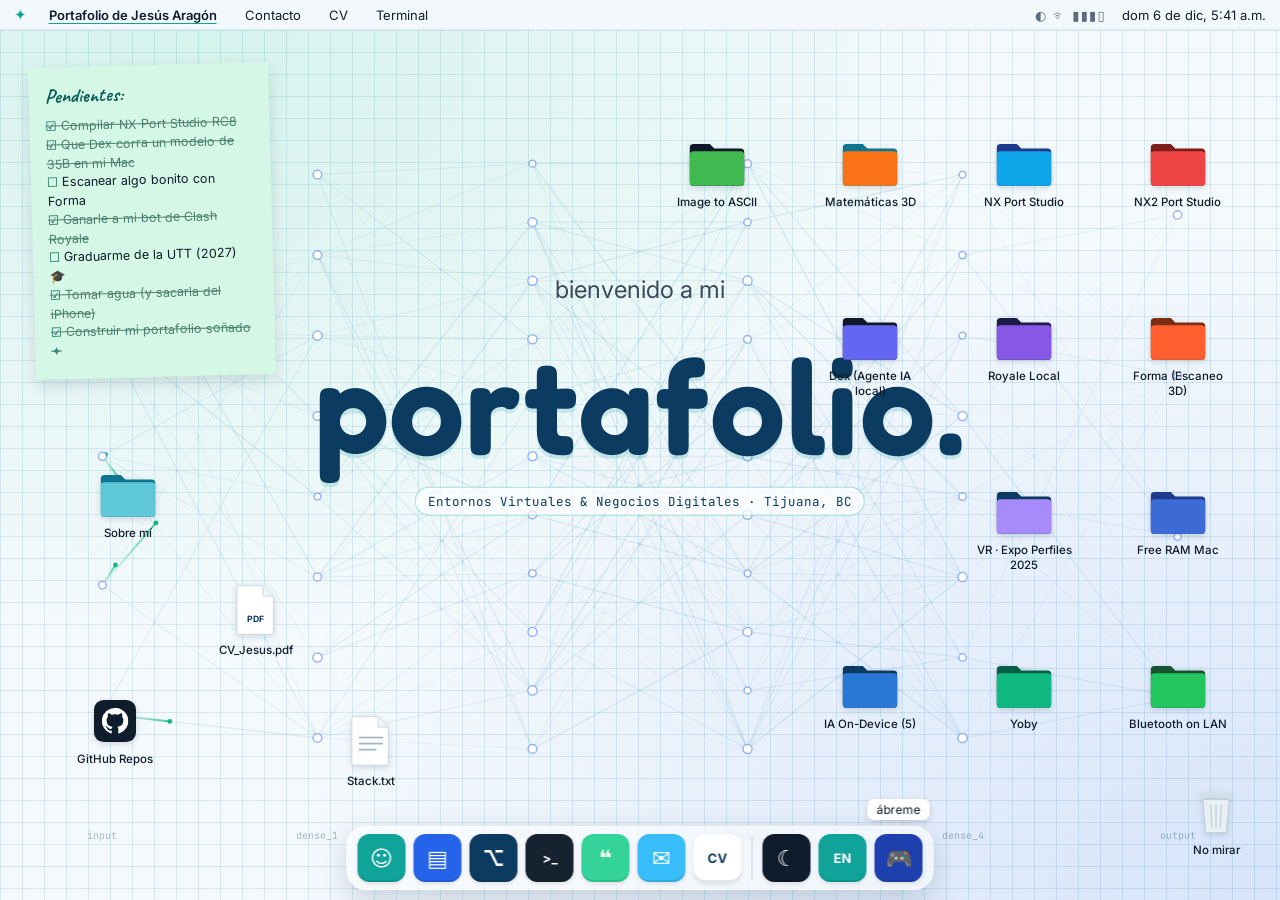
==== commit e23edb4d: "Capturas que cambian con el idioma: Dex en inglés" ====
--- a/index.html
+++ b/index.html
@@ -1215,7 +1215,14 @@
       rec.en = v;
       if (cur !== v) node.nodeValue = v;
     }
+    const IMG = window.I18N_EN_IMG || {};
+    function img(el) {
+      if (!el.hasAttribute('data-es-src')) el.setAttribute('data-es-src', el.getAttribute('src'));
+      const es = el.getAttribute('data-es-src'), v = UI_LANG === 'en' && IMG[es] ? IMG[es] : es;
+      if (el.getAttribute('src') !== v) el.setAttribute('src', v);
+    }
     function attrs(el) {
+      if (el.tagName === 'IMG' && el.hasAttribute('src')) img(el);
       if (el.closest(SKIP)) return;
       ATTRS.forEach(a => {
         if (!el.hasAttribute(a)) return;
@@ -1229,7 +1236,7 @@
       if (root.nodeType === 3) return text(root);
       if (root.nodeType !== 1) return;
       attrs(root);
-      root.querySelectorAll('[' + ATTRS.join('],[') + ']').forEach(attrs);
+      root.querySelectorAll('[' + ATTRS.join('],[') + '],img[src]').forEach(attrs);
       const w = document.createTreeWalker(root, NodeFilter.SHOW_TEXT);
       for (let n; (n = w.nextNode());) text(n);
     }
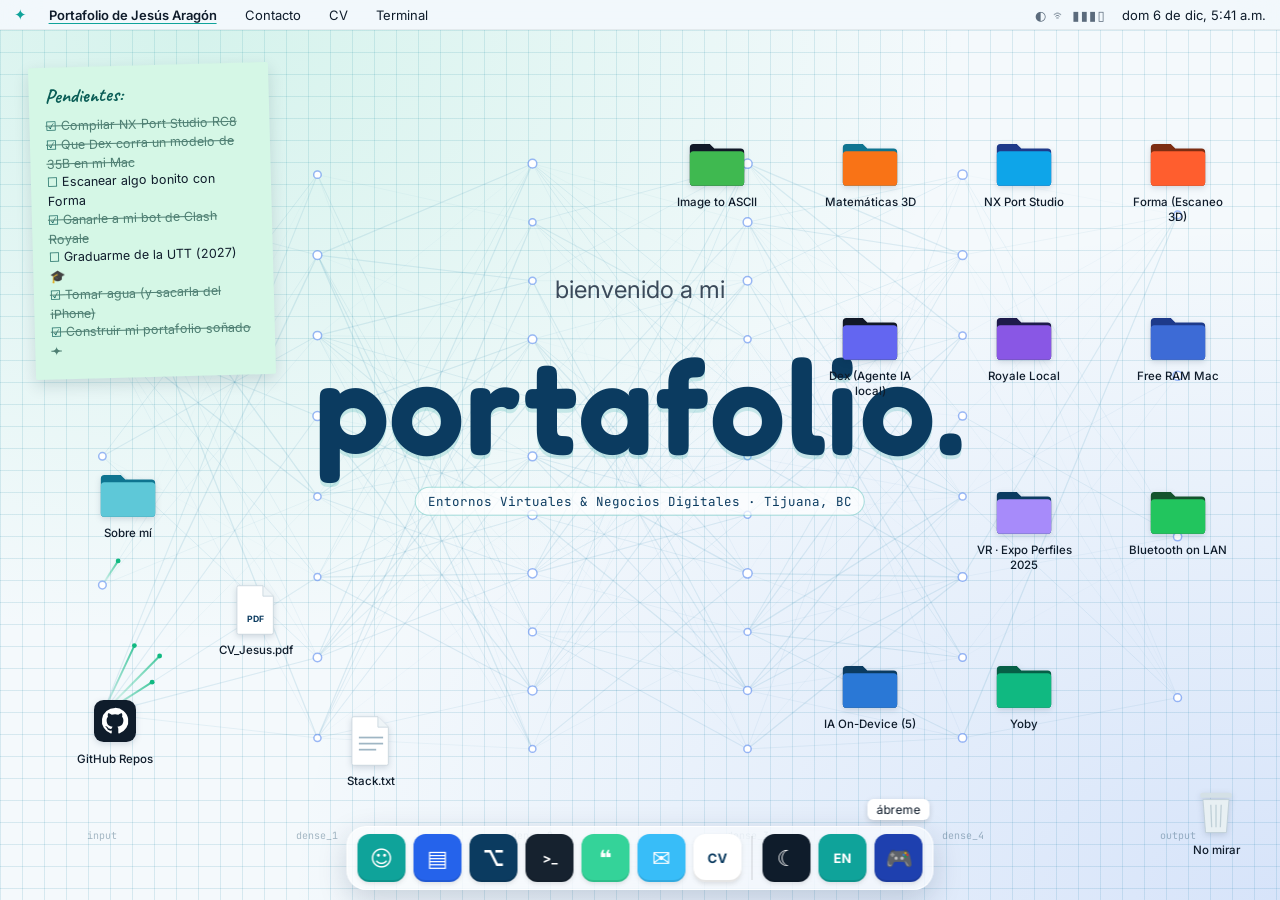
==== commit 533a2574: "Remove the NX2-Port-Studio project card, fallback entry, translations and screenshot" ====
--- a/index.html
+++ b/index.html
@@ -118,7 +118,7 @@
       ],
     },
     {
-      id: 'forma', name: 'Forma (Escaneo 3D)', x: 92, y: 32, color: ['#7c2d12', '#ff5e2e'],
+      id: 'forma', name: 'Forma (Escaneo 3D)', x: 92, y: 12, color: ['#7c2d12', '#ff5e2e'],
       title: 'Forma', type: 'iOS · iPadOS · macOS · Swift · Metal · Open source',
       intro: 'Estudio de escaneo 3D local para iPhone, iPad y Mac. Junta LiDAR, fotogrametría y Gaussian Splatting en una sola app nativa, y todo corre en el dispositivo: sin nube, sin cuenta y sin suscripción.',
       hero: [{ src: 'images/forma/iphone-home.png', caption: 'Pantalla de inicio de Forma en iPhone', phone: true }],
@@ -282,7 +282,7 @@
       ],
     },
     {
-      id: 'utils', name: 'Free RAM Mac', x: 92, y: 52, color: ['#1e3a8a', '#3d6bd6'], glyph: '◔',
+      id: 'utils', name: 'Free RAM Mac', x: 92, y: 32, color: ['#1e3a8a', '#3d6bd6'], glyph: '◔',
       title: 'Free RAM Mac', type: 'macOS · Swift 6 · Barra de menú · Open source',
       intro: 'App diminuta para la barra de menú de macOS: muestra el uso de RAM de un vistazo y libera la memoria descartable con un clic. Nativa en Swift, sin ayudantes y sin pedir contraseña.',
       hero: [{ src: 'images/freeram/popover.png', caption: 'Panel con el detalle de memoria', phone: true }],
@@ -299,25 +299,7 @@
       ],
     },
     {
-      id: 'nx2', name: 'NX2 Port Studio', x: 92, y: 12, color: ['#7f1d1d', '#ef4444'], glyph: '⬡',
-      title: 'NX2 Port Studio', type: 'Apple silicon · C · Experimental · GPL-3.0',
-      intro: 'Herramientas nativas experimentales para Switch 2 en Apple silicon, construidas a partir de NX Port Studio, nxnative y Eden NX2.',
-      hero: [{ src: 'images/nx2/studio.png', caption: 'NX2 Port Studio: importación de dumps, recursos del sistema y funciones actuales', wide: true }],
-      repo: 'NX2-Port-Studio',
-      sections: [
-        { heading: 'Estado (0.3.0)', list: [
-          'Exportación a app de Mac para builds exactas de Donkey Kong Bananza y Splatoon Raiders.',
-          'Mario Kart World sigue como objetivo planeado.',
-          'Verifica título, update y build IDs de cada módulo antes de habilitar la exportación.',
-        ] },
-        { heading: 'Cómo está armado', text: [
-          'Mantiene separados dos caminos: un motor de exportación a Mac revisado (upstream) y mi backend experimental NVN2. Exportar a iPhone/iPad todavía no está disponible.',
-        ] },
-        { heading: 'Stack', chips: ['C', 'Metal', 'ARM64', 'Python', 'Apple silicon'] },
-      ],
-    },
-    {
-      id: 'btlan', name: 'Bluetooth on LAN', x: 92, y: 72, color: ['#14532d', '#22c55e'], glyph: '🎮',
+      id: 'btlan', name: 'Bluetooth on LAN', x: 92, y: 52, color: ['#14532d', '#22c55e'], glyph: '🎮',
       title: 'Bluetooth receptor on LAN', type: 'Android · Kotlin · Windows · .NET 8',
       intro: 'Convierte cualquier teléfono o tablet Android en un control de baja latencia para tu PC con Windows por red local. Ideal para una PC sin Bluetooth.',
       hero: [{ src: 'images/btlan/diagram.png', caption: 'Del control Bluetooth a tus juegos, pasando por tu red local', wide: true }],
@@ -542,7 +524,6 @@
     { name: 'Dex-Harness', language: 'Rust', description: 'Agente de IA para Mac que corre todo en local: chat, imagen, voz, música y 3D.' },
     { name: 'Forma', language: 'Swift', description: 'Estudio de escaneo 3D local para iPhone, iPad y Mac: LiDAR, fotogrametría y Gaussian Splatting.' },
     { name: 'NX-Port-Studio', language: 'Python', description: 'Ports nativos de Apple desde tu biblioteca de Switch, con firma Xcode, Joy-Con y LAN/LDN.', stargazers_count: 5 },
-    { name: 'NX2-Port-Studio', language: 'C', description: 'Herramientas nativas experimentales de Switch 2 para Apple silicon.' },
     { name: 'FreeRAMMac', language: 'Swift', description: 'App de barra de menú: uso de RAM de un vistazo y purga con un clic.' },
     { name: 'Bluetooth-receptor-onLAN', language: 'Kotlin', description: 'Tu Android como control de Xbox virtual para Windows por LAN.' },
     { name: 'Royale-Local', language: null, description: 'Showcase: agente de juego en tiempo real 100% local para macOS (Swift + Node, ONNX).' },
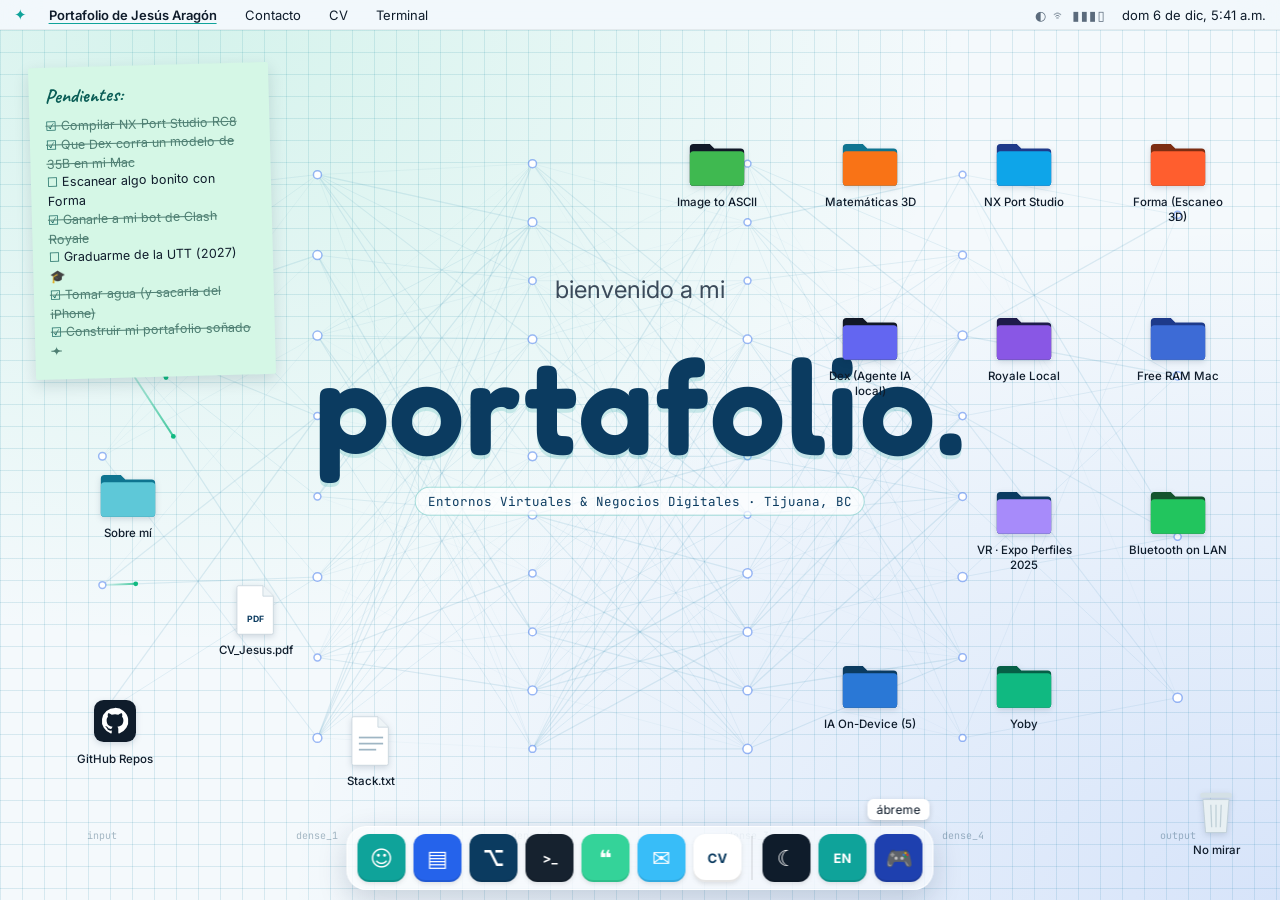
==== commit c219c11c: "Update CV: add phone, set Yoby (Jun–Sep 2026) and Xochicalco (Aug–Dec 2025) dates Adds resume.html a" ====
--- a/index.html
+++ b/index.html
@@ -878,8 +878,8 @@
         <p class="eyebrow">Software Engineer | Full-Stack SaaS, AI/ML, Swift &amp; Unity</p>
         <h2>Jesús Aragón</h2>
         <dl>
-          <div class="cv-row"><dt>Experiencia</dt><dd><b>Lead Programmer — Yoby / BajaPoke</b> · Freelance SaaS · 2026 – hoy<br><span class="muted">MVP full-stack con IA generativa para vacantes y evaluación de candidatos.</span><br><br>
-            <b>Game &amp; VR Developer — Universidad Xochicalco</b> · Prácticas · 2025 – 2026<br><span class="muted">App VR en Unity para la EXPO PERFILES 2025.</span></dd></div>
+          <div class="cv-row"><dt>Experiencia</dt><dd><b>Lead Programmer — Yoby / BajaPoke</b> · Freelance SaaS · jun – sep 2026<br><span class="muted">MVP full-stack con IA generativa para vacantes y evaluación de candidatos.</span><br><br>
+            <b>Game &amp; VR Developer — Universidad Xochicalco</b> · Prácticas · ago – dic 2025<br><span class="muted">App VR en Unity para la EXPO PERFILES 2025.</span></dd></div>
           <div class="cv-row"><dt>Educación</dt><dd><b>Universidad Tecnológica de Tijuana</b> · Ingeniería &amp; TSU en TI: Entornos Virtuales y Negocios Digitales · 2023 – 2027<br>
             <b>CECYTE BC</b> · Técnico en Electrónica · 2017 – 2020</dd></div>
           <div class="cv-row"><dt>Certificaciones</dt><dd>CCNA Essentials · NDG Linux Essentials · C++ Essentials</dd></div>
